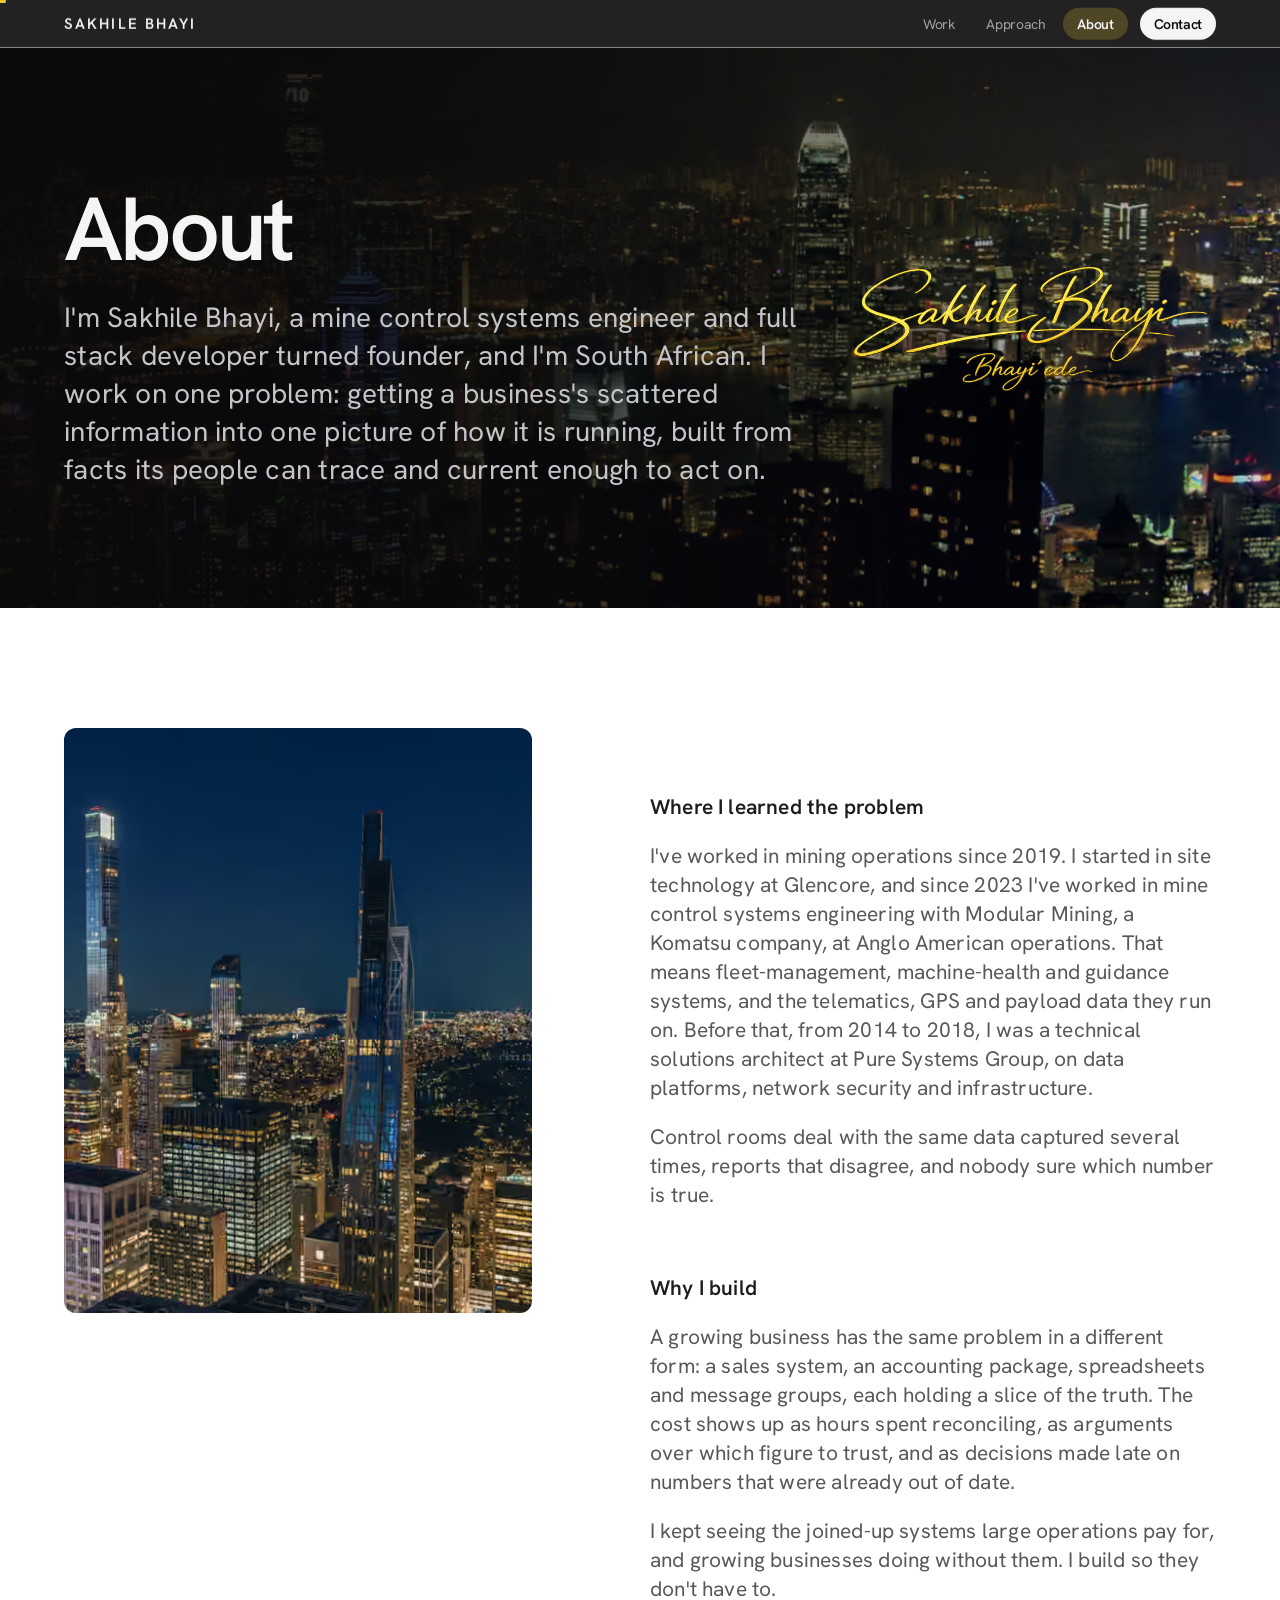
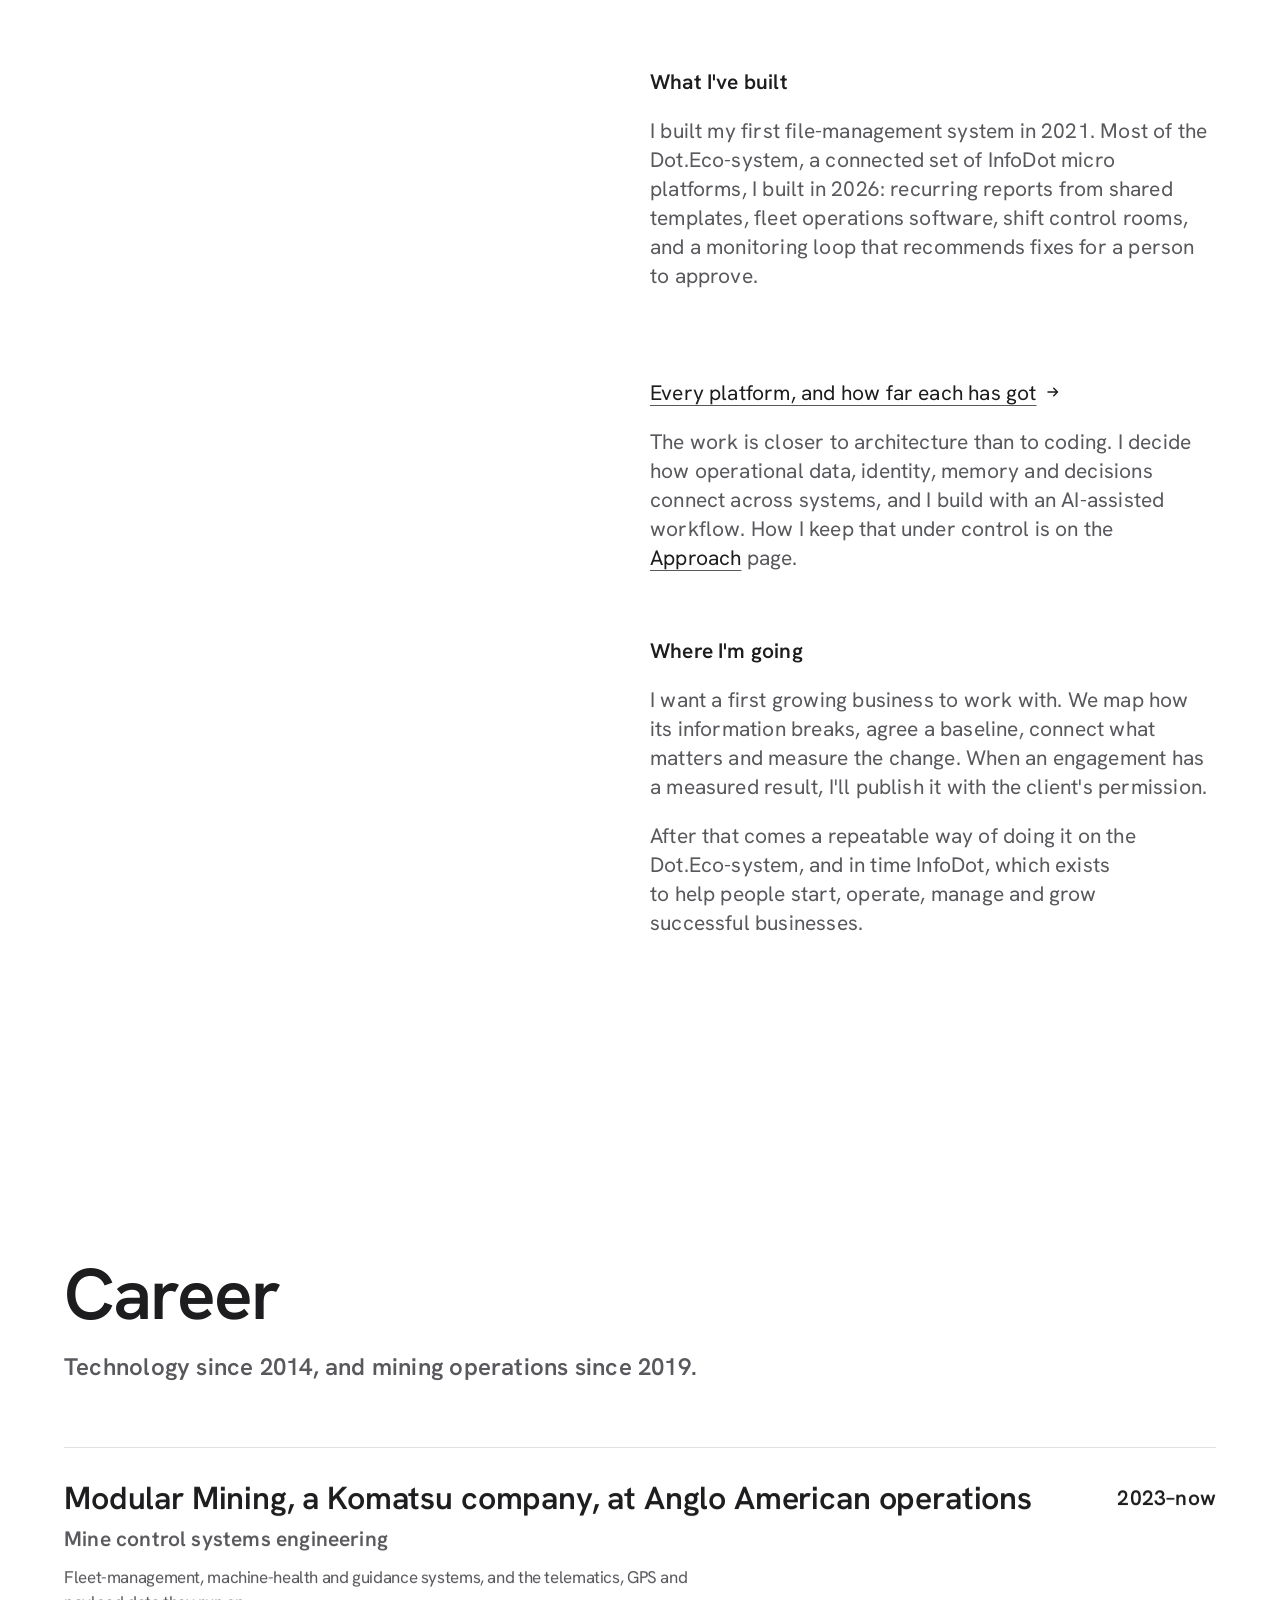
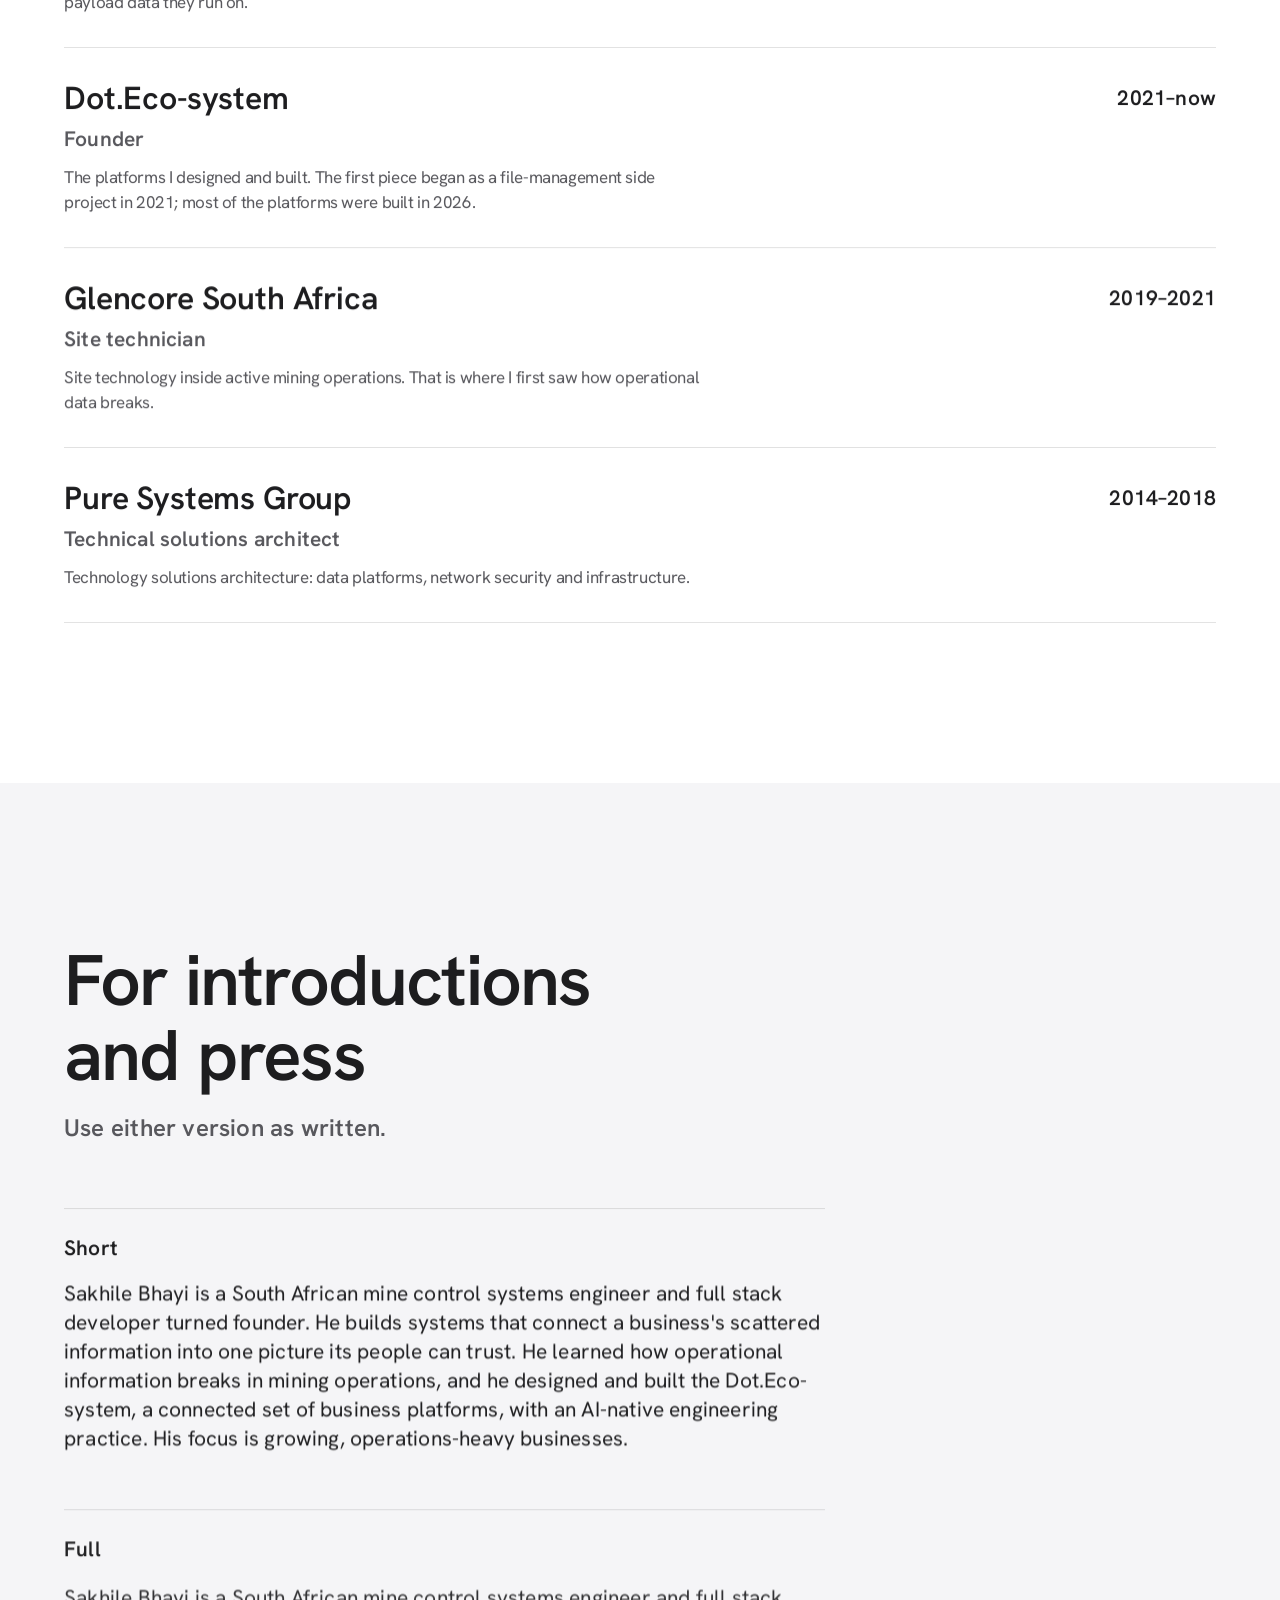
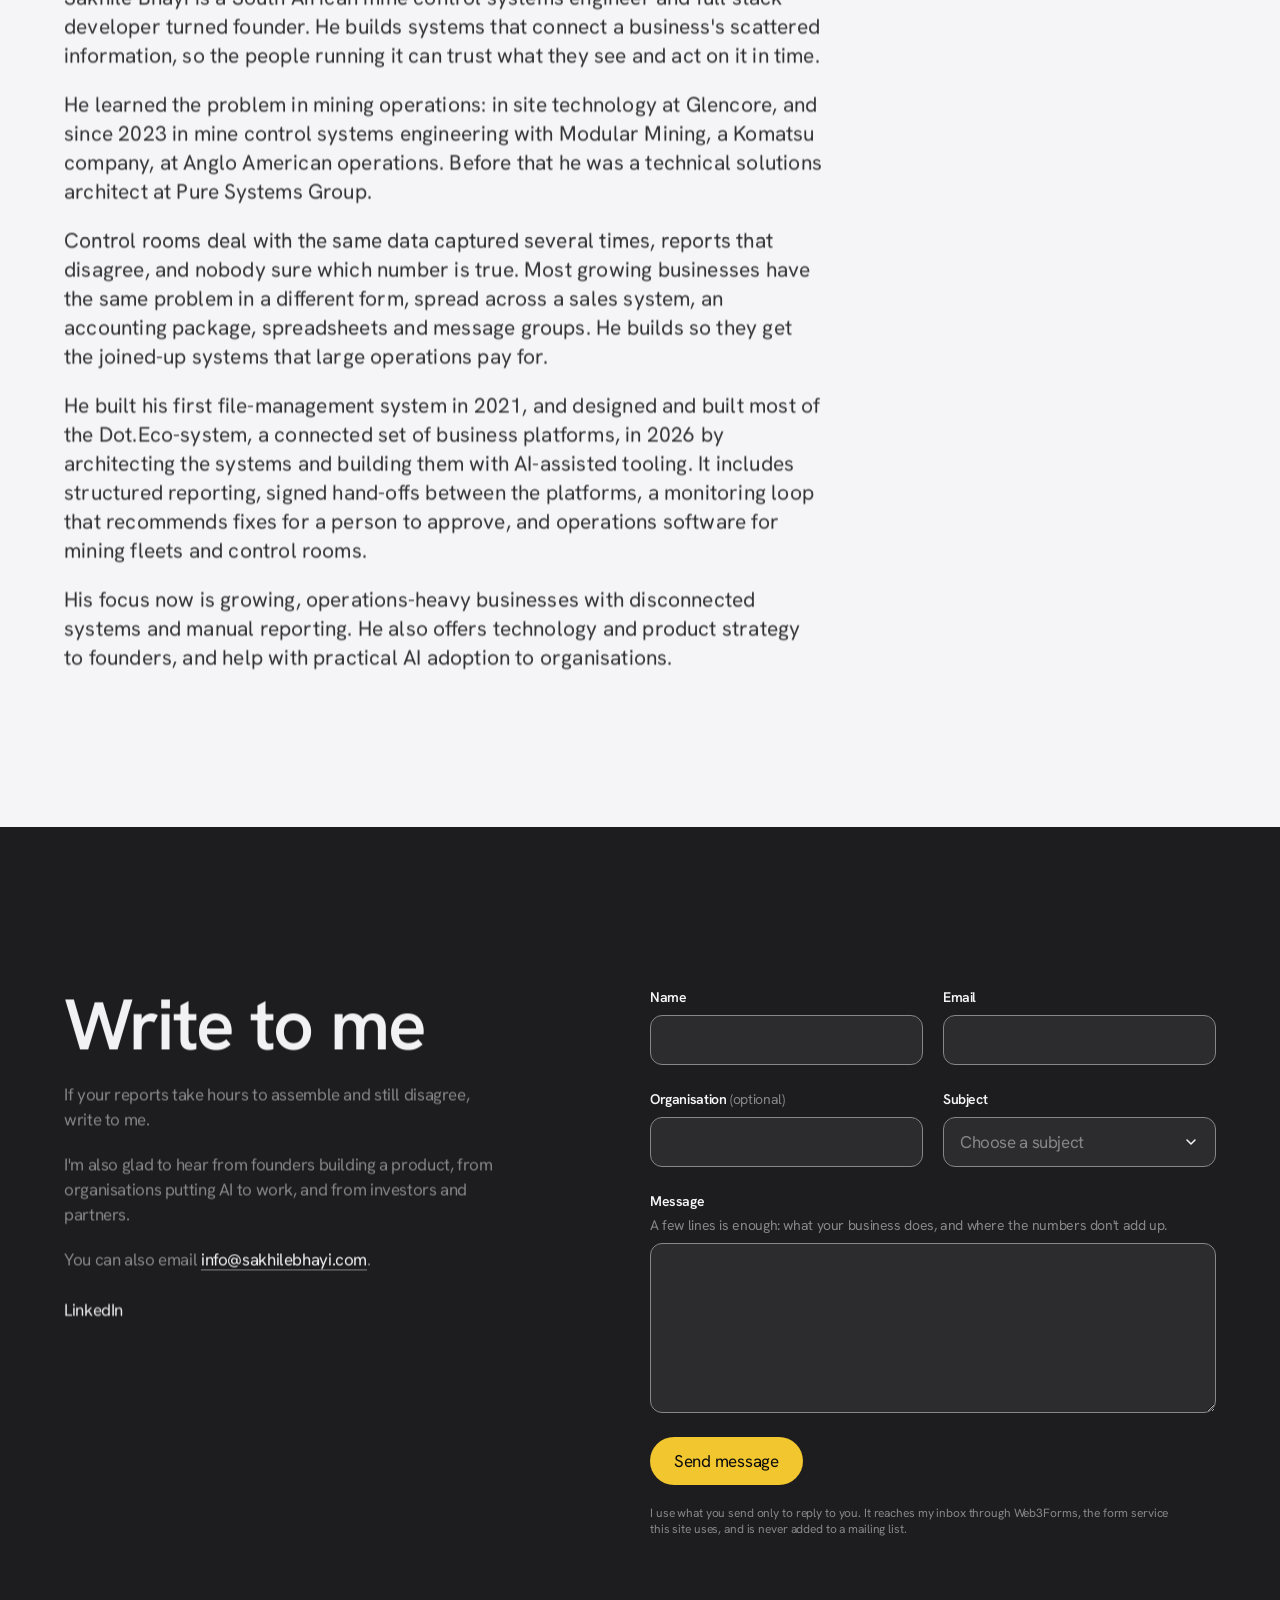
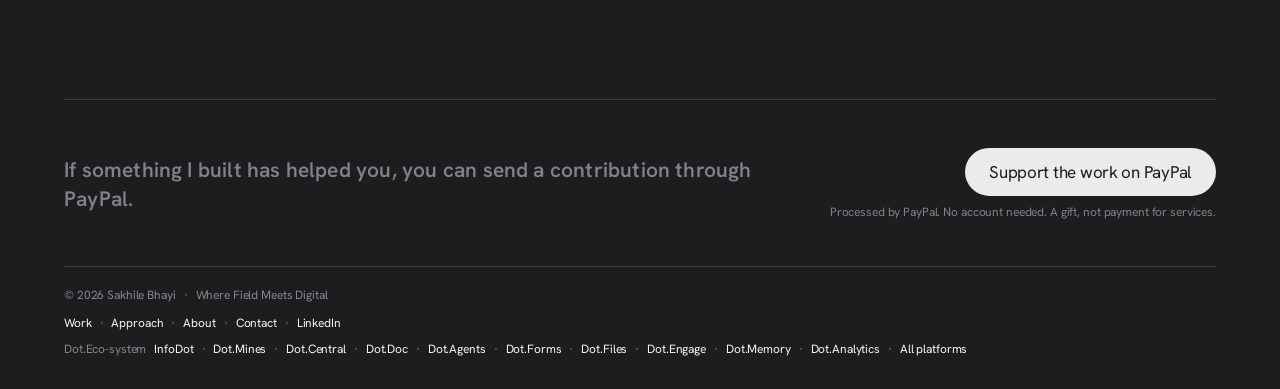
==== about/index.html @ 64dffc0d "Redesign: cinematic home, Work platform map, platform links, SEO, 404 front door - New design system" ====
<!doctype html>
<html lang="en-ZA" class="no-js">
<head>
<meta charset="utf-8">
<meta name="viewport" content="width=device-width, initial-scale=1, viewport-fit=cover">
<script>document.documentElement.classList.replace('no-js','js');if(!matchMedia('(prefers-reduced-motion: reduce)').matches){document.documentElement.classList.add('has-motion');setTimeout(function(){if(!window.__motionReady)document.documentElement.classList.remove('has-motion')},4000)}</script>
<title>About Sakhile Bhayi · Founder of the Dot.Eco-system</title>
<meta name="description" content="A South African mine control systems engineer and full stack developer turned founder, who learned how operational information breaks in mining operations and built the Dot.Eco-system.">
<link rel="canonical" href="https://sakhilebhayi.com/about/">
<meta name="author" content="Sakhile Bhayi">
<meta name="robots" content="index, follow, max-image-preview:large">
<meta name="theme-color" content="#f5f5f7">
<meta name="format-detection" content="telephone=no">
<meta property="og:type" content="profile">
<meta property="og:site_name" content="Sakhile Bhayi">
<meta property="og:locale" content="en_ZA">
<meta property="og:url" content="https://sakhilebhayi.com/about/">
<meta property="og:title" content="About Sakhile Bhayi · Founder of the Dot.Eco-system">
<meta property="og:description" content="A South African mine control systems engineer and full stack developer turned founder, who learned how operational information breaks in mining operations and built the Dot.Eco-system.">
<meta property="og:image" content="https://sakhilebhayi.com/og-image.png">
<meta property="og:image:type" content="image/png">
<meta property="og:image:width" content="1200">
<meta property="og:image:height" content="630">
<meta property="og:image:alt" content="From fragmented information to connected intelligence. Sakhile Bhayi, founder of the Dot.Eco-system.">
<meta property="profile:first_name" content="Sakhile">
<meta property="profile:last_name" content="Bhayi">
<meta name="twitter:card" content="summary_large_image">
<meta name="twitter:title" content="About Sakhile Bhayi · Founder of the Dot.Eco-system">
<meta name="twitter:description" content="A South African mine control systems engineer and full stack developer turned founder, who learned how operational information breaks in mining operations and built the Dot.Eco-system.">
<meta name="twitter:image" content="https://sakhilebhayi.com/og-image.png">
<meta name="twitter:image:alt" content="From fragmented information to connected intelligence. Sakhile Bhayi, founder of the Dot.Eco-system.">
<link rel="icon" href="/favicon-32.png" type="image/png" sizes="32x32">
<link rel="icon" href="/apple-touch-icon.png" type="image/png" sizes="180x180">
<link rel="apple-touch-icon" href="/apple-touch-icon.png" sizes="180x180">
<link rel="preconnect" href="https://fonts.googleapis.com">
<link rel="preconnect" href="https://fonts.gstatic.com" crossorigin>
<link rel="preload" as="style" href="https://fonts.googleapis.com/css2?family=Hanken+Grotesk:wght@400;600&amp;display=swap">
<link rel="stylesheet" href="https://fonts.googleapis.com/css2?family=Hanken+Grotesk:wght@400;600&amp;display=swap" media="print" onload="this.media='all'">
<noscript><link rel="stylesheet" href="https://fonts.googleapis.com/css2?family=Hanken+Grotesk:wght@400;600&amp;display=swap"></noscript>
<link rel="stylesheet" href="/site.css">
<script src="/site.js" defer></script>
<script src="/assets/js/gsap.min.js" defer></script>
<script src="/assets/js/ScrollTrigger.min.js" defer></script>
<script src="/assets/js/motion.js" defer></script>

<script type="application/ld+json">
{
  "@context": "https://schema.org",
  "@graph": [
    {
      "@type": "Person",
      "@id": "https://sakhilebhayi.com/#person",
      "name": "Sakhile Bhayi",
      "url": "https://sakhilebhayi.com/",
      "image": "https://sakhilebhayi.com/logo.png",
      "email": "mailto:info@sakhilebhayi.com",
      "jobTitle": "Founder, Dot.Eco-system",
      "description": "South African founder who builds systems that connect a business's scattered information into one picture its people can trust. He designed and built the Dot.Eco-system, a connected set of business platforms, with an AI-native engineering practice.",
      "address": {
        "@type": "PostalAddress",
        "addressCountry": "ZA"
      },
      "knowsAbout": [
        "Business intelligence",
        "Operations systems",
        "Data integration",
        "Mine control systems",
        "Fleet management systems",
        "Business reporting",
        "Laravel"
      ],
      "sameAs": [
        "https://za.linkedin.com/in/sakhilebayi"
      ],
      "worksFor": [
        {
          "@id": "https://sakhilebhayi.com/#ecosystem"
        }
      ]
    },
    {
      "@type": "WebSite",
      "@id": "https://sakhilebhayi.com/#website",
      "url": "https://sakhilebhayi.com/",
      "name": "Sakhile Bhayi",
      "description": "Sakhile Bhayi, founder of the Dot.Eco-system, South Africa. I build systems that connect a business's scattered information into one picture its people can trust.",
      "inLanguage": "en-ZA",
      "author": {
        "@id": "https://sakhilebhayi.com/#person"
      },
      "publisher": {
        "@id": "https://sakhilebhayi.com/#person"
      }
    },
    {
      "@type": "AboutPage",
      "@id": "https://sakhilebhayi.com/about/#page",
      "url": "https://sakhilebhayi.com/about/",
      "name": "About Sakhile Bhayi · Founder of the Dot.Eco-system",
      "description": "A South African mine control systems engineer and full stack developer turned founder, who learned how operational information breaks in mining operations and built the Dot.Eco-system.",
      "inLanguage": "en-ZA",
      "isPartOf": {
        "@id": "https://sakhilebhayi.com/#website"
      },
      "mainEntity": {
        "@id": "https://sakhilebhayi.com/#person"
      },
      "about": {
        "@id": "https://sakhilebhayi.com/#person"
      },
      "breadcrumb": {
        "@id": "https://sakhilebhayi.com/about/#breadcrumb"
      },
      "dateModified": "2026-10-22T00:00:00+02:00"
    },
    {
      "@type": "BreadcrumbList",
      "@id": "https://sakhilebhayi.com/about/#breadcrumb",
      "itemListElement": [
        {
          "@type": "ListItem",
          "position": 1,
          "name": "Sakhile Bhayi",
          "item": "https://sakhilebhayi.com/"
        },
        {
          "@type": "ListItem",
          "position": 2,
          "name": "About",
          "item": "https://sakhilebhayi.com/about/"
        }
      ]
    },
    {
      "@type": "Organization",
      "@id": "https://sakhilebhayi.com/#ecosystem",
      "name": "Dot.Eco-system",
      "url": "https://www.infodot.co.za/",
      "description": "The full set of InfoDot micro platforms: operations, documents, files, forms, monitoring and more.",
      "founder": {
        "@id": "https://sakhilebhayi.com/#person"
      }
    },
    {
      "@type": "Organization",
      "@id": "https://sakhilebhayi.com/#infodot",
      "name": "InfoDot",
      "url": "https://www.infodot.co.za/",
      "description": "InfoDot exists to help people start, operate, manage, and grow successful businesses by combining collective human experience, practical knowledge, AI-assisted guidance, and business intelligence from across the Dot.Eco-system.",
      "parentOrganization": {
        "@id": "https://sakhilebhayi.com/#ecosystem"
      },
      "founder": {
        "@id": "https://sakhilebhayi.com/#person"
      }
    }
  ]
}
</script>
</head>
<body class="page-about">
<a class="skip" href="#main">Skip to content</a>

<svg width="0" height="0" style="position:absolute" aria-hidden="true" focusable="false">
  <symbol id="i-out" viewBox="0 0 16 16"><path d="M5 11 11 5M6.25 5H11v4.75" fill="none" stroke="currentColor" stroke-width="1.5" stroke-linecap="round" stroke-linejoin="round"/></symbol>
  <symbol id="i-next" viewBox="0 0 16 16"><path d="M3 8h9.5M8.75 4.25 12.5 8l-3.75 3.75" fill="none" stroke="currentColor" stroke-width="1.5" stroke-linecap="round" stroke-linejoin="round"/></symbol>
  <symbol id="i-err" viewBox="0 0 16 16"><circle cx="8" cy="8" r="6.75" fill="none" stroke="currentColor" stroke-width="1.5"/><path d="M8 4.75v4" stroke="currentColor" stroke-width="1.5" stroke-linecap="round"/><circle cx="8" cy="11.25" r="1" fill="currentColor"/></symbol>
  <symbol id="i-ok" viewBox="0 0 16 16"><circle cx="8" cy="8" r="6.75" fill="none" stroke="currentColor" stroke-width="1.5"/><path d="m5.25 8.25 1.9 1.9 3.6-4" fill="none" stroke="currentColor" stroke-width="1.5" stroke-linecap="round" stroke-linejoin="round"/></symbol>
</svg>

<header class="nav band">
  <div class="wrap">
    <a class="nav__name" href="/">Sakhile Bhayi</a>
  </div>
</header>
<nav class="dock" aria-label="Primary">
  <a href="/work/"><svg class="dock__ic" viewBox="0 0 24 24" fill="none" stroke="currentColor" stroke-width="1.7" stroke-linecap="round" stroke-linejoin="round" aria-hidden="true"><rect x="3.5" y="3.5" width="7" height="7" rx="1.8"/><rect x="13.5" y="3.5" width="7" height="7" rx="1.8"/><rect x="3.5" y="13.5" width="7" height="7" rx="1.8"/><rect x="13.5" y="13.5" width="7" height="7" rx="1.8"/></svg><span>Work</span></a>
  <a href="/approach/"><svg class="dock__ic" viewBox="0 0 24 24" fill="none" stroke="currentColor" stroke-width="1.7" stroke-linecap="round" stroke-linejoin="round" aria-hidden="true"><circle cx="12" cy="12" r="8.5"/><path d="m15.6 8.4-2.1 5.1-5.1 2.1 2.1-5.1z"/></svg><span>Approach</span></a>
  <a href="/about/" aria-current="page"><svg class="dock__ic" viewBox="0 0 24 24" fill="none" stroke="currentColor" stroke-width="1.7" stroke-linecap="round" stroke-linejoin="round" aria-hidden="true"><circle cx="12" cy="8.5" r="3.6"/><path d="M5 20c.6-3.6 3.5-5.5 7-5.5s6.4 1.9 7 5.5"/></svg><span>About</span></a>
  <a href="/contact/"><svg class="dock__ic" viewBox="0 0 24 24" fill="none" stroke="currentColor" stroke-width="1.7" stroke-linecap="round" stroke-linejoin="round" aria-hidden="true"><rect x="3.5" y="5.5" width="17" height="13" rx="2.5"/><path d="m4.5 8 7.5 5.5L19.5 8"/></svg><span>Contact</span></a>
</nav>

<main id="main">

  <section class="page-head page-head--dark band" aria-labelledby="page-h">
    <div class="hero-bg" aria-hidden="true">
      <picture>
        <source media="(max-width: 734px)" type="image/avif" srcset="/assets/night-hill-800.avif 800w" sizes="100vw">
        <source media="(max-width: 734px)" type="image/webp" srcset="/assets/night-hill-800.webp 800w" sizes="100vw">
        <source type="image/avif" srcset="/assets/night-hill-1440.avif 1440w, /assets/night-hill-1920.avif 1920w" sizes="100vw">
        <source type="image/webp" srcset="/assets/night-hill-1440.webp 1440w, /assets/night-hill-1920.webp 1920w" sizes="100vw">
        <img src="/assets/night-hill-1440.webp" width="1440" height="720" alt="" decoding="async" loading="lazy">
      </picture>
    </div>
    <div class="wrap grid">
      <h1 class="t-section" id="page-h">About</h1>
      <p class="t-intro about__lead">I'm Sakhile Bhayi, a mine control systems engineer and full stack developer turned founder, and I'm South African. I work on one problem: getting a business's scattered information into one picture of how it is running, built from facts its people can trace and current enough to act on.</p>
      <figure class="mark mark--sm">
        <picture>
          <source type="image/avif" srcset="/assets/mark-640.avif 640w, /assets/mark-965.avif 965w" sizes="(min-width:1069px) 380px, 70vw" width="965" height="365">
          <source type="image/webp" srcset="/assets/mark-640.webp 640w, /assets/mark-965.webp 965w" sizes="(min-width:1069px) 380px, 70vw" width="965" height="365">
          <img src="/assets/mark-640.webp" width="965" height="365" decoding="async" alt="Sakhile Bhayi, signature logo">
        </picture>
      </figure>
    </div>
  </section>
  <section class="sec sec--white band sec--about" aria-label="About, in full">
    <div class="wrap grid">
      <div class="inset">
        <picture>
          <source type="image/avif" srcset="/assets/night-sprawl-tall-480.avif 480w, /assets/night-sprawl-tall-720.avif 720w" sizes="(min-width: 1069px) 37vw, (min-width: 735px) 42vw, 100vw">
          <source type="image/webp" srcset="/assets/night-sprawl-tall-480.webp 480w, /assets/night-sprawl-tall-720.webp 720w" sizes="(min-width: 1069px) 37vw, (min-width: 735px) 42vw, 100vw">
          <img src="/assets/night-sprawl-tall-480.webp" width="720" height="900" decoding="async" loading="lazy" alt="Skyscrapers lit at dusk above a wide city.">
        </picture>
      </div>
      <div class="inset-body">
        <div class="prose">
          <h2 class="t-minor minor-head">Where I learned the problem</h2>
          <p>I've worked in mining operations since 2019. I started in site technology at Glencore, and since 2023 I've worked in mine control systems engineering with Modular Mining, a Komatsu company, at Anglo American operations. That means fleet-management, machine-health and guidance systems, and the telematics, GPS and payload data they run on. Before that, from 2014 to 2018, I was a technical solutions architect at Pure Systems Group, on data platforms, network security and infrastructure.</p>
          <p>Control rooms deal with the same data captured several times, reports that disagree, and nobody sure which number is true.</p>
          <h2 class="t-minor minor-head">Why I build</h2>
          <p>A growing business has the same problem in a different form: a sales system, an accounting package, spreadsheets and message groups, each holding a slice of the truth. The cost shows up as hours spent reconciling, as arguments over which figure to trust, and as decisions made late on numbers that were already out of date.</p>
          <p>I kept seeing the joined-up systems large operations pay for, and growing businesses doing without them. I build so they don't have to.</p>
          <h2 class="t-minor minor-head">What I've built</h2>
          <p>I built my first file-management system in 2021. Most of the Dot.Eco-system, a connected set of InfoDot micro platforms, I built in 2026: recurring reports from shared templates, fleet operations software, shift control rooms, and a monitoring loop that recommends fixes for a person to approve.</p>
          <p class="more"><a class="tlink" href="/work/">Every platform, and how far each has got<svg class="ic" aria-hidden="true"><use href="#i-next"/></svg></a></p>
          <p>The work is closer to architecture than to coding. I decide how operational data, identity, memory and decisions connect across systems, and I build with an AI-assisted workflow. How I keep that under control is on the <a href="/approach/">Approach</a> page.</p>
          <h2 class="t-minor minor-head">Where I'm going</h2>
          <p>I want a first growing business to work with. We map how its information breaks, agree a baseline, connect what matters and measure the change. When an engagement has a measured result, I'll publish it with the client's permission.</p>
          <p>After that comes a repeatable way of doing it on the Dot.Eco-system, and in time InfoDot, which exists to help people start, operate, manage and grow successful businesses.</p>
        </div>
      </div>
    </div>
  </section>

  <section class="sec sec--white band" id="career" aria-labelledby="career-h">
    <div class="wrap">
      <div class="grid">
        <div class="sec__head">
          <h2 class="t-section" id="career-h">Career</h2>
          <p class="t-intro">Technology since 2014, and mining operations since 2019.</p>
        </div>
        <ol class="career__list" role="list">
          <li>
            <h3 class="career__who">Modular Mining, a Komatsu company, at Anglo American operations</h3>
            <p class="career__when tnum">2023–now</p>
            <p class="career__role">Mine control systems engineering</p>
            <p class="career__more">Fleet-management, machine-health and guidance systems, and the telematics, GPS and payload data they run on.</p>
          </li>
          <li>
            <h3 class="career__who">Dot.Eco-system</h3>
            <p class="career__when tnum">2021–now</p>
            <p class="career__role">Founder</p>
            <p class="career__more">The platforms I designed and built. The first piece began as a file-management side project in 2021; most of the platforms were built in 2026.</p>
          </li>
          <li>
            <h3 class="career__who">Glencore South Africa</h3>
            <p class="career__when tnum">2019–2021</p>
            <p class="career__role">Site technician</p>
            <p class="career__more">Site technology inside active mining operations. That is where I first saw how operational data breaks.</p>
          </li>
          <li>
            <h3 class="career__who">Pure Systems Group</h3>
            <p class="career__when tnum">2014–2018</p>
            <p class="career__role">Technical solutions architect</p>
            <p class="career__more">Technology solutions architecture: data platforms, network security and infrastructure.</p>
          </li>
        </ol>
      </div>
    </div>
  </section>

  <section class="sec sec--grey band" aria-labelledby="bio-h">
    <div class="wrap grid">
      <div class="sec__head">
        <h2 class="t-section" id="bio-h">For introductions and press</h2>
        <p class="t-intro">Use either version as written.</p>
      </div>
      <div class="bios">
        <div class="bio">
          <h3 class="t-minor">Short</h3>
          <div class="prose">
            <p>Sakhile Bhayi is a South African mine control systems engineer and full stack developer turned founder. He builds systems that connect a business's scattered information into one picture its people can trust. He learned how operational information breaks in mining operations, and he designed and built the Dot.Eco-system, a connected set of business platforms, with an AI-native engineering practice. His focus is growing, operations-heavy businesses.</p>
          </div>
        </div>
        <div class="bio">
          <h3 class="t-minor">Full</h3>
          <div class="prose">
            <p>Sakhile Bhayi is a South African mine control systems engineer and full stack developer turned founder. He builds systems that connect a business's scattered information, so the people running it can trust what they see and act on it in time.</p>
            <p>He learned the problem in mining operations: in site technology at Glencore, and since 2023 in mine control systems engineering with Modular Mining, a Komatsu company, at Anglo American operations. Before that he was a technical solutions architect at Pure Systems Group.</p>
            <p>Control rooms deal with the same data captured several times, reports that disagree, and nobody sure which number is true. Most growing businesses have the same problem in a different form, spread across a sales system, an accounting package, spreadsheets and message groups. He builds so they get the joined-up systems that large operations pay for.</p>
            <p>He built his first file-management system in 2021, and designed and built most of the Dot.Eco-system, a connected set of business platforms, in 2026 by architecting the systems and building them with AI-assisted tooling. It includes structured reporting, signed hand-offs between the platforms, a monitoring loop that recommends fixes for a person to approve, and operations software for mining fleets and control rooms.</p>
            <p>His focus now is growing, operations-heavy businesses with disconnected systems and manual reporting. He also offers technology and product strategy to founders, and help with practical AI adoption to organisations.</p>
          </div>
        </div>
      </div>
    </div>
  </section>

  <section class="close band close--plain" id="write" aria-labelledby="write-h">
    <div class="wrap">
      <div class="contact">
        <div class="contact__intro">
          <h2 class="t-section" id="write-h">Write to me</h2>
          <p>If your reports take hours to assemble and still disagree, write to me.</p>
          <p>I'm also glad to hear from founders building a product, from organisations putting AI to work, and from investors and partners.</p>
          <p>You can also email <a href="mailto:info@sakhilebhayi.com">info@sakhilebhayi.com</a>.</p>
          <ul class="profiles" role="list" aria-label="Profiles">
            <li><a href="https://za.linkedin.com/in/sakhilebayi" rel="me noopener" target="_blank">LinkedIn<span class="sr-only"> (opens in a new tab)</span></a></li>
          </ul>
        </div>

        <form id="contact-form" action="https://api.web3forms.com/submit" method="POST" novalidate>
          <input type="hidden" name="access_key" value="9d573292-9d41-4295-b09a-9b5e8a7b3173">
          <input type="hidden" name="from_name" value="sakhilebhayi.com">
          <div class="hp" aria-hidden="true">
            <label for="f-botcheck">Leave this box unticked</label>
            <input type="checkbox" name="botcheck" id="f-botcheck" tabindex="-1" autocomplete="off">
          </div>

          <div class="field-row">
            <div class="field">
              <label for="f-name">Name</label>
              <input id="f-name" name="name" type="text" autocomplete="name" required>
              <p class="field__err" id="f-name-err" hidden><svg aria-hidden="true"><use href="#i-err"/></svg><span>Please enter your name.</span></p>
            </div>
            <div class="field">
              <label for="f-email">Email</label>
              <input id="f-email" name="email" type="email" autocomplete="email" inputmode="email" required>
              <p class="field__err" id="f-email-err" hidden><svg aria-hidden="true"><use href="#i-err"/></svg><span>Please enter an email address I can reply to, like name@company.com.</span></p>
            </div>
          </div>
          <div class="field-row">
            <div class="field">
              <label for="f-org">Organisation <span class="opt">(optional)</span></label>
              <input id="f-org" name="organisation" type="text" autocomplete="organization">
            </div>
            <div class="field">
              <label for="f-subject">Subject</label>
              <select id="f-subject" name="subject" required>
                <option value="" disabled selected>Choose a subject</option>
                <option value="connect">Connecting my business's information</option>
                <option value="founder">Product and technology strategy for a founder</option>
                <option value="ai">Practical AI in my organisation</option>
                <option value="invest">Investment or partnership</option>
                <option value="dot">A question about the Dot.Eco-system or InfoDot</option>
                <option value="press">Speaking or press</option>
                <option value="other">Something else</option>
              </select>
              <p class="field__err" id="f-subject-err" hidden><svg aria-hidden="true"><use href="#i-err"/></svg><span>Please choose a subject.</span></p>
            </div>
          </div>
          <div class="field">
            <label for="f-message">Message</label>
            <p class="field__hint" id="f-message-hint">A few lines is enough: what your business does, and where the numbers don't add up.</p>
            <textarea id="f-message" name="message" rows="6" required aria-describedby="f-message-hint" data-hint="f-message-hint"></textarea>
            <p class="field__err" id="f-message-err" hidden><svg aria-hidden="true"><use href="#i-err"/></svg><span>Please write a short message.</span></p>
          </div>
          <p class="form__fail" id="f-fail" role="alert" hidden><svg aria-hidden="true"><use href="#i-err"/></svg><span>Your message didn't send. Please try again, or email info@sakhilebhayi.com.</span></p>
          <div class="form__foot">
            <button class="pill" type="submit" id="f-submit">Send message</button>
            <p class="status" id="f-status" role="status" aria-live="polite"></p>
          </div>
          <p class="privacy">I use what you send only to reply to you. It reaches my inbox through Web3Forms, the form service this site uses, and is never added to a mailing list.</p>
        </form>
        <p class="sent" id="f-sent" tabindex="-1" role="status" hidden><svg aria-hidden="true"><use href="#i-ok"/></svg><span>Thank you. Your message has reached me, and I'll reply to the email address you gave.</span></p>
      </div>
      <div class="donate">
        <p>If something I built has helped you, you can send a contribution through PayPal.</p>
        <div class="donate__act">
          <a class="pill" href="https://paypal.me/sakhile888" target="_blank" rel="noopener">Support the work on PayPal<span class="sr-only"> (opens in a new tab)</span></a>
          <small>Processed by PayPal. No account needed. A gift, not payment for services.</small>
        </div>
      </div>
    </div>
  </section>
</main>

<footer class="close band foot-band">
  <div class="wrap foot">
    <ul role="list">
      <li>© 2026 Sakhile Bhayi</li>
      <li>Where Field Meets Digital</li>
    </ul>
    <ul class="foot__line" role="list" aria-label="Site">
      <li><a href="/work/">Work</a></li>
      <li><a href="/approach/">Approach</a></li>
      <li><a href="/about/">About</a></li>
      <li><a href="/contact/">Contact</a></li>
      <li><a href="https://za.linkedin.com/in/sakhilebayi" rel="me noopener" target="_blank">LinkedIn<span class="sr-only"> (opens in a new tab)</span></a></li>
    </ul>
    <ul class="foot__line foot__platforms" role="list" aria-label="The Dot.Eco-system">
      <li class="foot__label">Dot.Eco-system</li>
      <li><a href="https://www.infodot.co.za/" target="_blank" rel="noopener">InfoDot<span class="sr-only"> (opens in a new tab)</span></a></li>
      <li><a href="https://mines.infodot.co.za/" target="_blank" rel="noopener">Dot.Mines<span class="sr-only"> (opens in a new tab)</span></a></li>
      <li><a href="https://central.infodot.co.za/" target="_blank" rel="noopener">Dot.Central<span class="sr-only"> (opens in a new tab)</span></a></li>
      <li><a href="https://doc.infodot.co.za/" target="_blank" rel="noopener">Dot.Doc<span class="sr-only"> (opens in a new tab)</span></a></li>
      <li><a href="https://agents.infodot.co.za/" target="_blank" rel="noopener">Dot.Agents<span class="sr-only"> (opens in a new tab)</span></a></li>
      <li><a href="https://forms.infodot.co.za/" target="_blank" rel="noopener">Dot.Forms<span class="sr-only"> (opens in a new tab)</span></a></li>
      <li><a href="https://files.infodot.co.za/" target="_blank" rel="noopener">Dot.Files<span class="sr-only"> (opens in a new tab)</span></a></li>
      <li><a href="https://engage.infodot.co.za/" target="_blank" rel="noopener">Dot.Engage<span class="sr-only"> (opens in a new tab)</span></a></li>
      <li><a href="https://memory.infodot.co.za/" target="_blank" rel="noopener">Dot.Memory<span class="sr-only"> (opens in a new tab)</span></a></li>
      <li><a href="https://analytics.infodot.co.za/" target="_blank" rel="noopener">Dot.Analytics<span class="sr-only"> (opens in a new tab)</span></a></li>
      <li><a href="/work/">All platforms</a></li>
    </ul>
  </div>
</footer>
</body>
</html>
---- site.css ----
/* sakhilebhayi.com · one stylesheet for every page. Design system: DESIGN.md ("The Signed Letter"). */

/* ---------- Fallback face: Arial scaled to Hanken Grotesk's metrics, so the font swap does not move the text ---------- */
@font-face{
  font-family:"Hanken Grotesk Fallback"; font-weight:400;
  src:local("Arial"), local("ArialMT"), local("Liberation Sans");
  size-adjust:100.07%; ascent-override:99.93%; descent-override:29.98%; line-gap-override:0%;
}
@font-face{
  font-family:"Hanken Grotesk Fallback"; font-weight:600;
  src:local("Arial Bold"), local("Arial-BoldMT"), local("Liberation Sans Bold");
  size-adjust:94.76%; ascent-override:105.53%; descent-override:31.66%; line-gap-override:0%;
}

/* ---------- Tokens ---------- */
:root{
  --bg:#ffffff;
  --bg-2:#f5f5f7;
  --ink:#1d1d1f;
  --ink-2:#58585d;
  --gold:#f1c62e;
  --gold-ink:#7a5c00;
  --close:#1d1d1f;
  --close-ink:#f5f5f7;
  --close-ink-2:#86868b;
  --hair:rgba(0,0,0,.12);
  --hair-d:rgba(255,255,255,.14);
  --focus:#0066cc;
  --focus-d:#2997ff;
  --error-d:#ff7b6e;

  --ease-ui:cubic-bezier(.4,0,.6,1);
  --ease-out:cubic-bezier(.25,.1,.3,1);

  --nav:48px;
  --pad:160px;
  --pad-photo:120px;
  --font:"Hanken Grotesk", "Hanken Grotesk Fallback", "Helvetica Neue", Helvetica, Arial, sans-serif;
  color-scheme:light;
}
@media (max-width:1068px){ :root{ --pad:128px; --pad-photo:96px; } }
@media (max-width:734px){ :root{ --pad:96px; --pad-photo:72px; } }

/* ---------- Base ---------- */
*,*::before,*::after{ box-sizing:border-box; }
html{
  -webkit-text-size-adjust:100%;
  text-size-adjust:100%;
  scroll-padding-top:calc(var(--nav) + 12px);
  background:var(--bg-2);
}
@media (prefers-reduced-motion:no-preference){ html{ scroll-behavior:smooth; } }
body{
  margin:0;
  background:var(--bg);
  color:var(--ink);
  font-family:var(--font);
  font-size:17px;
  line-height:25px;
  letter-spacing:-0.022em;
  font-weight:400;
  -webkit-font-smoothing:antialiased;
  -moz-osx-font-smoothing:grayscale;
  text-rendering:optimizeLegibility;
  font-kerning:normal;
  overflow-x:clip;
}
img{ display:block; max-width:100%; height:auto; }
a{ color:inherit; text-decoration:none; }
p,h1,h2,h3,h4,ul,ol,figure,dl,dt,dd,table{ margin:0; padding:0; }
ul,ol{ list-style:none; }
button,input,select,textarea{ font:inherit; letter-spacing:inherit; color:inherit; }
::selection{ background:var(--ink); color:var(--bg); }
.close ::selection{ background:var(--close-ink); color:var(--close); }
:focus{ outline:none; }
:focus-visible{ outline:2px solid var(--focus); outline-offset:2px; border-radius:4px; }
.close :focus-visible{ outline-color:var(--focus-d); }
.tnum{ font-variant-numeric:tabular-nums; }
.sr-only{
  position:absolute !important; width:1px; height:1px; padding:0; margin:-1px;
  overflow:hidden; clip:rect(0 0 0 0); white-space:nowrap; border:0;
}
.band{ padding-left:24px; padding-right:24px; }
@media (min-width:735px){ .band{ padding-left:48px; padding-right:48px; } }
@media (min-width:1069px){ .band{ padding-left:64px; padding-right:64px; } }
.wrap{ width:100%; max-width:1260px; margin-left:auto; margin-right:auto; }
.grid{ display:grid; grid-template-columns:repeat(12, minmax(0,1fr)); column-gap:20px; align-items:start; }

.skip{
  position:absolute; left:16px; top:8px; z-index:100;
  padding:8px 16px; border-radius:980px;
  background:var(--ink); color:#fff; font-size:14px; line-height:20px;
  transform:translateY(-200%);
}
.skip:focus-visible{ transform:none; }

/* Icons (authored 16px SVG symbols) */
.ic{ width:16px; height:16px; flex:none; transition:transform 240ms var(--ease-ui); }

/* ---------- Type ramp ---------- */
.t-section{ font-size:clamp(56px, 5.6vw, 84px); line-height:1.04; font-weight:600; letter-spacing:-0.025em; text-wrap:balance; }
.t-sub{ font-size:40px; line-height:44px; font-weight:600; letter-spacing:0; text-wrap:balance; }
.t-title{ font-size:32px; line-height:36px; font-weight:600; letter-spacing:-0.005em; text-wrap:balance; }
.t-intro{ font-size:24px; line-height:32px; font-weight:600; letter-spacing:.009em; color:var(--ink-2); text-wrap:pretty; }
.t-minor{ font-size:21px; line-height:29px; font-weight:600; letter-spacing:.009em; text-wrap:balance; }
@media (max-width:1068px){
  .t-section{ font-size:clamp(44px, 7.4vw, 60px); line-height:1.06; letter-spacing:-0.02em; }
  .t-sub{ font-size:32px; line-height:36px; }
  .t-intro{ font-size:21px; line-height:29px; }
}
@media (max-width:734px){
  .t-section{ font-size:38px; line-height:42px; }
  .t-sub{ font-size:28px; line-height:32px; }
  .t-title{ font-size:24px; line-height:28px; }
  .t-minor{ font-size:19px; line-height:27px; }
}

/* Prose: the lede step (21/29) for paragraphs that carry a band, body (17/25) inside lists */
.prose{ max-width:760px; color:var(--ink-2); font-size:21px; line-height:29px; letter-spacing:.009em; text-wrap:pretty; }
.prose > * + *{ margin-top:20px; }
.prose a{ color:var(--ink); text-decoration:underline; text-decoration-thickness:1px; text-underline-offset:.25em; text-decoration-color:var(--ink-2); transition:text-decoration-color 240ms var(--ease-ui); }
.prose a:hover{ text-decoration-color:currentColor; }
@media (max-width:734px){ .prose{ font-size:17px; line-height:25px; letter-spacing:-0.022em; } .prose > * + *{ margin-top:16px; } }

/* A heading inside a band, after its prose */
.prose .minor-head,.minor-head{ margin-top:64px; margin-bottom:16px; color:var(--ink); }
@media (max-width:734px){ .prose .minor-head,.minor-head{ margin-top:48px; margin-bottom:12px; } }

/* Column spans used by several bands */
.col-8{ grid-column:1 / span 8; }
.col-all{ grid-column:1 / -1; }
@media (max-width:1068px){ .col-8{ grid-column:1 / span 10; } }
@media (max-width:734px){ .col-8{ grid-column:1 / -1; } }

/* Status words: Live, Deployed, Built and tested, Prototype, Planned (see the key on /work/) */
.state::before{ content:""; display:inline-block; width:8px; height:8px; border-radius:50%; background:var(--gold); margin-right:10px; vertical-align:1px; }
.state{ display:block; font-size:14px; line-height:20px; font-weight:600; letter-spacing:-0.016em; color:var(--ink); }

/* ---------- Text links (the only calls to action outside the close; pills stay reserved) ---------- */
.tlink{
  display:inline-flex; align-items:center; gap:8px;
  font-size:21px; line-height:29px; letter-spacing:.009em; color:var(--ink);
  text-decoration:underline; text-decoration-thickness:2px; text-underline-offset:.3em; text-decoration-color:var(--gold);
  transition:text-decoration-color 240ms var(--ease-ui), color 240ms var(--ease-ui);
}
.tlink:hover{ text-decoration-color:currentColor; }
.tlink:hover .ic{ transform:translateX(3px); }
.tlink--quiet{ color:var(--ink-2); }
.tlink--quiet:hover{ color:var(--ink); }
.more{ margin-top:48px; }
@media (max-width:734px){ .tlink{ font-size:17px; line-height:25px; letter-spacing:-0.022em; } .more{ margin-top:40px; } }

/* ---------- Pills (Send message, Support the work) ---------- */
.pill{
  display:inline-flex; align-items:center; justify-content:center; gap:8px;
  min-height:48px; padding:12px 24px; border-radius:980px;
  font-size:17px; line-height:24px; font-weight:400; letter-spacing:-0.016em;
  background:var(--close-ink); color:var(--close); border:0; cursor:pointer;
  transition:background-color 240ms var(--ease-ui), color 240ms var(--ease-ui);
}
.pill:hover{ background:#fff; }

/* ---------- Nav ---------- */
.nav{
  position:sticky; top:0; z-index:50;
  min-height:var(--nav);
  background:rgba(245,245,247,.9);
  -webkit-backdrop-filter:saturate(180%) blur(20px); backdrop-filter:saturate(180%) blur(20px);
  border-bottom:1px solid var(--hair);
}
.nav .wrap{ min-height:calc(var(--nav) - 1px); display:flex; flex-wrap:wrap; align-items:center; justify-content:space-between; gap:0 16px; }
.nav__name{ font-size:17px; line-height:24px; font-weight:600; letter-spacing:-0.022em; white-space:nowrap; }
@media (max-width:389px){ .nav.band{ padding-left:16px; padding-right:16px; } .nav__name{ font-size:15px; } }

/* ---------- Bands ---------- */
.sec{ padding-top:var(--pad); padding-bottom:var(--pad); }
.sec--white{ background:var(--bg); }
.sec--grey{ background:var(--bg-2); }
.sec--after-photo{ padding-top:var(--pad-photo); }
.sec--before-photo{ padding-bottom:var(--pad-photo); }
/* A one-paragraph band between two full bands */
.sec--compact{ padding-top:var(--pad-photo); padding-bottom:var(--pad-photo); }
.sec__head{ grid-column:1 / span 8; margin-bottom:64px; }
.sec__head .t-intro,.sec__head .prose{ margin-top:20px; }
.sec__head--tight{ margin-bottom:32px; }
/* A heading with no intro sits closer to what it heads */
.sec__head:has(> :only-child){ margin-bottom:40px; }
@media (max-width:734px){ .sec__head{ grid-column:1 / -1; margin-bottom:40px; } .sec__head--tight{ margin-bottom:24px; } }

/* Page head on the subpages: the h1 and its lede on the grey ground, under the nav */
.page-head{ background:var(--bg-2); padding-top:112px; padding-bottom:var(--pad-photo); }
.page-head h1{ grid-column:1 / span 8; }
.page-head .prose{ grid-column:1 / span 8; margin-top:24px; }
@media (max-width:1068px){ .page-head{ padding-top:88px; } .page-head h1,.page-head .prose{ grid-column:1 / span 10; } }
@media (max-width:734px){ .page-head{ padding-top:56px; } .page-head h1,.page-head .prose{ grid-column:1 / -1; } .page-head .prose{ margin-top:16px; } }

/* ---------- 1. The letter (home) ---------- */
.letter{
  background:var(--bg-2);
  overflow-x:clip;
  /* the letter fills the first screen, so the first photograph starts at or below the fold */
  min-height:calc(100vh - var(--nav));
  min-height:calc(100svh - var(--nav));
  display:grid;
  align-content:center;
}
.letter__grid{ padding-top:96px; padding-bottom:64px; }
.letter__text{
  grid-column:1 / span 6;
  display:flex; flex-direction:column;
  padding-bottom:calc(var(--pad) - 64px);
}
.letter__head,.letter__p{
  font-size:40px; line-height:52px; letter-spacing:0;
  text-wrap:pretty; max-width:620px;
}
.letter__head{ font-weight:600; color:var(--ink); text-wrap:balance; }
/* The letter body steps down to 32/40 under the 40/52 headline, so headline, letter, links and signature fit the first screen */
/* 612px: at this measure Hanken Grotesk and its metric-matched fallback break the letter on the same words, so the font swap moves nothing (re-measure if the letter changes) */
.letter__p{ margin-top:24px; font-size:32px; line-height:40px; font-weight:400; color:var(--ink-2); max-width:612px; }
.fact{ color:var(--ink); font-weight:600; }
.letter__p a.fact{
  text-decoration:underline;
  text-decoration-thickness:2px;
  text-underline-offset:.3em;
  text-decoration-color:var(--ink-2);
  transition:text-decoration-color 240ms var(--ease-ui);
}
.letter__p a.fact:hover{ text-decoration-color:currentColor; }
.letter__acts{ margin-top:40px; display:flex; flex-wrap:wrap; gap:16px 40px; }
.letter__sign{
  margin-top:40px;
  display:flex; flex-wrap:wrap; align-items:baseline; column-gap:8px;
  font-size:17px; line-height:25px; color:var(--ink-2);
}
.letter__sign h1{ font:inherit; font-weight:600; color:var(--ink); letter-spacing:inherit; }
.letter__sign .sep{ margin-right:8px; }


@media (max-width:1068px){
  .letter__grid{ padding-top:88px; padding-bottom:48px; }
  .letter__text{ grid-column:1 / -1; padding-bottom:64px; }
  .letter__head,.letter__p{ font-size:32px; line-height:40px; max-width:680px; }
  .letter__p{ margin-top:20px; }
}
@media (max-width:734px){
  .letter__grid{ padding-top:56px; }
  .letter__head,.letter__p{ font-size:24px; line-height:32px; }
  .letter__p{ margin-top:16px; }
  .letter__p a.fact{ text-decoration-thickness:1.5px; }
  .letter__acts{ margin-top:28px; flex-direction:column; align-items:flex-start; gap:12px; }
  .letter__sign{ margin-top:28px; flex-direction:column; align-items:flex-start; }
  .letter__sign .sep{ display:none; }
  .letter__text{ padding-bottom:48px; }
}

/* ---------- Photographs (Unsplash, self-hosted; atmosphere only, never captioned) ---------- */
.photo{ overflow:hidden; aspect-ratio:18 / 7; }
.photo picture{ display:block; height:100%; }
/* Band A ships inside <noscript> and is added by script on the first scroll; without script it renders from the noscript */
.photo noscript{ display:contents; }
.photo img{ width:100%; height:100%; max-width:none; object-fit:cover; }
/* Band C is the short band: a strip of sand before the close */
.photo--c{ background:#b3b0a6; aspect-ratio:3 / 1; }
.photo--c img{ object-position:50% 50%; }
@media (max-width:1068px){ .photo--c{ aspect-ratio:5 / 2; } }
@media (max-width:734px){
  .photo--c{ aspect-ratio:16 / 9; }
}

/* ---------- Hairline rows: a phrase, then one Ink Grey line (problems, principles) ---------- */
.rows{ grid-column:1 / -1; }
.rows li{
  display:grid; grid-template-columns:repeat(12, minmax(0,1fr)); column-gap:20px;
  padding:28px 0; border-top:1px solid var(--hair);
}
.rows li:last-child{ border-bottom:1px solid var(--hair); }
.rows h3{ grid-column:1 / span 5; }
.rows p{ grid-column:6 / -1; color:var(--ink-2); max-width:640px; }
@media (max-width:1068px){ .rows h3{ grid-column:1 / span 5; } .rows p{ grid-column:6 / -1; } }
@media (max-width:734px){
  .rows li{ padding:24px 0; display:block; }
  .rows p{ margin-top:6px; }
}
.after-rows{ margin-top:64px; }
@media (max-width:734px){ .after-rows{ margin-top:48px; } }

/* ---------- Career ---------- */
.career__list{ grid-column:1 / -1; }
.career__list li{
  display:grid;
  grid-template-columns:minmax(0,1fr) auto;
  column-gap:40px;
  padding:32px 0;
  border-top:1px solid var(--hair);
}
.career__list li:last-child{ border-bottom:1px solid var(--hair); }
.career__who{ font-size:32px; line-height:36px; font-weight:600; letter-spacing:-0.005em; text-wrap:balance; }
.career__when{ font-size:21px; line-height:36px; font-weight:600; letter-spacing:.009em; text-align:right; white-space:nowrap; }
.career__role{ grid-column:1 / -1; margin-top:8px; font-size:21px; line-height:29px; font-weight:600; letter-spacing:.009em; color:var(--ink-2); }
.career__more{ grid-column:1 / -1; margin-top:12px; max-width:640px; color:var(--ink-2); }
@media (max-width:734px){
  .career__list li{ padding:24px 0; column-gap:16px; }
  .career__who{ font-size:24px; line-height:28px; }
  .career__when{ font-size:17px; line-height:28px; }
  .career__role{ font-size:17px; line-height:25px; }
}

/* ---------- What I've built: heading beside the stair drawing, then feature rows ---------- */
.built__head{ margin-bottom:64px; }
.built__text{ grid-column:1 / span 6; }
.built__text .t-intro{ max-width:820px; margin-top:20px; }
/* A stair-builder's drawing (Unsplash, Amsterdam City Archives): atmosphere, not his work, so it takes the photo inset, not the sheet frame */
.built__drawing{
  grid-column:8 / -1; aspect-ratio:4 / 3;
  border-radius:12px; overflow:hidden; background:#e4e4e2;
}
.built__drawing > picture{ display:block; height:100%; }
.built__drawing img{ width:100%; height:100%; max-width:none; object-fit:cover; }
@media (max-width:1068px){
  .built__text{ grid-column:1 / -1; }
  .built__drawing{ grid-column:1 / span 8; margin-top:48px; }
}
@media (max-width:734px){
  .built__head{ margin-bottom:48px; }
  .built__drawing{ grid-column:1 / -1; margin-top:40px; }
}

/* Feature rows: InfoDot, Dot.Mines, Dot.Central, Dot.Doc. Lockup left of the name, one line, the status. */
.features > li{ border-top:1px solid var(--hair); }
.features > li:last-child{ border-bottom:1px solid var(--hair); }
.feature{
  display:grid;
  grid-template-columns:120px minmax(0,1fr);
  column-gap:32px;
  align-items:start;
  padding:48px 0 52px;
}
.feature__logo{ height:auto; max-width:none; }
/* The lockups are sized by the circle in each mark (about 62px), not by their boxes:
   Dot.Doc's circle fills 60% of its width, Dot.Mines' and Dot.Central's 36%, and those two carry blank on the left and top. */
.feature__logo--doc{ width:104px; margin-left:10px; }
.feature__logo--mines{ width:173px; margin-left:-25px; margin-top:-13px; }
.feature__logo--infodot{ width:112px; margin-top:6px; }
.feature__name{ font-size:56px; line-height:60px; font-weight:600; letter-spacing:-0.005em; }
.feature__line{
  margin-top:16px; max-width:760px;
  font-size:21px; line-height:29px; letter-spacing:.009em;
  color:var(--ink-2); text-wrap:pretty;
}
.feature .state{ margin-top:16px; }
.feature__act{ margin-top:20px; }
.feature__link{
  display:inline-flex; align-items:center; gap:8px;
  font-size:17px; line-height:25px; color:var(--ink);
  text-decoration:underline; text-decoration-thickness:1px; text-underline-offset:.3em; text-decoration-color:var(--ink-2);
  transition:text-decoration-color 240ms var(--ease-ui);
}
.feature__link:hover{ text-decoration-color:currentColor; }
.feature__link:hover .ic{ transform:translate(2px,-2px); }
@media (max-width:1068px){
  .feature__name{ font-size:40px; line-height:44px; }
}
@media (max-width:734px){
  .feature{ grid-template-columns:96px minmax(0,1fr); column-gap:16px; padding:32px 0 36px; }
  .feature__logo--doc{ width:83px; margin-left:8px; }
  .feature__logo--mines{ width:138px; margin-left:-20px; margin-top:-10px; }
  .feature__logo--infodot{ width:90px; margin-top:4px; }
  .feature__name{ font-size:32px; line-height:36px; }
  .feature__line{ margin-top:12px; font-size:17px; line-height:25px; letter-spacing:-0.022em; }
  .feature .state{ margin-top:12px; }
}

/* ---------- Photo inset beside text (Investors and partners on home, the story on /about/) ---------- */
/* The quartz stays in view beside the text as it scrolls past. */
.inset{
  grid-column:1 / span 5; aspect-ratio:1 / 1;
  position:sticky; top:calc(var(--nav) + 48px);
  border-radius:12px; overflow:hidden; background:#e9ecf0;
}
.inset > picture{ display:block; height:100%; }
.inset img{ width:100%; height:100%; max-width:none; object-fit:cover; }
.inset-body{ grid-column:7 / -1; }
.inset-body .prose{ margin-top:24px; }
.inset-body .tlink{ margin-top:40px; }
@media (max-width:734px){
  .inset-body{ grid-column:1 / -1; }
  /* phones get a 3:2 crop of the quartz above the heading, not sticky */
  .inset{ grid-column:1 / -1; position:static; aspect-ratio:3 / 2; margin-bottom:40px; }
  .inset-body .tlink{ margin-top:32px; }
}

/* ---------- /work/: status key ---------- */
.key{ grid-column:1 / span 8; margin-top:48px; border-collapse:collapse; width:100%; }
.key caption{ text-align:left; font-size:14px; line-height:20px; font-weight:600; letter-spacing:-0.016em; padding-bottom:12px; }
.key th,.key td{ text-align:left; vertical-align:top; padding:14px 0; border-top:1px solid var(--hair); font-weight:400; }
.key tr:last-child th,.key tr:last-child td{ border-bottom:1px solid var(--hair); }
.key th{ width:34%; padding-right:24px; font-weight:600; }
.key td{ color:var(--ink-2); }
@media (max-width:1068px){ .key{ grid-column:1 / span 10; } }
@media (max-width:734px){ .key{ grid-column:1 / -1; margin-top:40px; } .key th{ width:40%; padding-right:16px; } }

/* ---------- /work/: project notes ---------- */
.notes{ grid-column:1 / -1; }
.notes > li{ padding:56px 0 60px; border-top:1px solid var(--hair); }
.notes > li:first-child{ padding-top:0; border-top:0; }
.note__head{ display:grid; grid-template-columns:repeat(12, minmax(0,1fr)); column-gap:20px; }
.note__head h3{ grid-column:1 / span 8; }
.note__head .state{ grid-column:1 / span 8; margin-top:10px; }
.parts{ margin-top:32px; display:grid; grid-template-columns:repeat(12, minmax(0,1fr)); column-gap:20px; row-gap:20px; }
.parts dt{ grid-column:1 / span 3; font-size:14px; line-height:25px; font-weight:600; letter-spacing:-0.016em; color:var(--ink); }
.parts dd{ grid-column:4 / span 8; color:var(--ink-2); max-width:680px; }
@media (max-width:1068px){ .parts dt{ grid-column:1 / span 3; } .parts dd{ grid-column:4 / -1; } }
@media (max-width:734px){
  .notes > li{ padding:40px 0 44px; }
  .parts{ display:block; margin-top:24px; }
  .parts dd{ margin-top:4px; margin-bottom:18px; }
  .parts dd:last-child{ margin-bottom:0; }
}

/* ---------- /work/: team tools (each platform's own lockup in a 44px slot) ---------- */
.tools{ grid-column:1 / -1; display:grid; grid-template-columns:repeat(2, minmax(0,1fr)); column-gap:40px; row-gap:40px; }
.tile{ display:grid; grid-template-columns:88px minmax(0,1fr); column-gap:24px; align-items:start; }
.tile__logo{ display:block; padding-top:2px; }
.tile__logo img{ display:block; width:auto; height:44px; max-width:88px; object-fit:contain; }
.tile__name{ display:block; font-size:21px; line-height:29px; font-weight:600; letter-spacing:.009em; }
.tile__line{ display:block; margin-top:4px; color:var(--ink-2); max-width:440px; }
.tile__url{
  display:inline-flex; align-items:center; gap:8px; margin-top:8px;
  font-size:14px; line-height:20px; color:var(--ink-2);
  transition:color 240ms var(--ease-ui);
}
a.tile:hover .tile__name{ text-decoration:underline; text-decoration-thickness:1px; text-underline-offset:.3em; text-decoration-color:var(--ink-2); }
a.tile:hover .tile__url{ color:var(--ink); }
a.tile:hover .ic{ transform:translate(2px,-2px); }
a.tile:focus-visible{ outline-offset:4px; }
@media (max-width:734px){
  .tools{ grid-template-columns:1fr; row-gap:32px; }
  .tile{ grid-template-columns:72px minmax(0,1fr); column-gap:16px; }
  .tile__logo img{ height:36px; max-width:72px; }
}

/* ---------- Two columns (Exists today / Planned) ---------- */
.cols{ grid-column:1 / -1; margin-top:64px; display:grid; grid-template-columns:repeat(2, minmax(0,1fr)); column-gap:64px; row-gap:48px; }
.cols h3{ padding-bottom:16px; border-bottom:1px solid var(--hair); }
.cols ul{ margin-top:20px; display:flex; flex-direction:column; gap:16px; }
.cols li{ color:var(--ink-2); max-width:520px; }
.cols .state{ margin-top:24px; }
.cols--flush{ margin-top:0; }
@media (max-width:734px){ .cols{ grid-template-columns:1fr; margin-top:48px; } .cols--flush{ margin-top:0; } }

/* /about/: the lead under the h1 */
.about__lead{ margin-top:24px; }

/* ---------- Listed items: name, state, one line (in progress; FAQ uses the same rhythm) ---------- */
.items{ grid-column:1 / -1; }
.items li{ display:grid; grid-template-columns:repeat(12, minmax(0,1fr)); column-gap:20px; padding:28px 0; border-top:1px solid var(--hair); }
.items li:last-child{ border-bottom:1px solid var(--hair); }
.items__name{ grid-column:1 / span 4; }
.items__name .state{ margin-top:6px; color:var(--ink-2); }
.items p{ grid-column:5 / -1; color:var(--ink-2); max-width:680px; }
@media (max-width:734px){ .items li{ display:block; padding:24px 0; } .items p{ margin-top:8px; } }

/* ---------- /approach/: numbered steps ---------- */
.steps{ grid-column:1 / -1; counter-reset:step; }
.steps li{ display:grid; grid-template-columns:repeat(12, minmax(0,1fr)); column-gap:20px; padding:28px 0; border-top:1px solid var(--hair); counter-increment:step; }
.steps li:last-child{ border-bottom:1px solid var(--hair); }
.steps li::before{ content:counter(step, decimal-leading-zero); grid-column:1 / span 1; font-size:21px; line-height:29px; font-weight:600; color:var(--ink-2); font-variant-numeric:tabular-nums; }
.steps h3{ grid-column:2 / span 5; }
.steps p{ grid-column:7 / -1; color:var(--ink-2); max-width:600px; }
@media (max-width:1068px){ .steps li::before{ grid-column:1 / span 2; } .steps h3{ grid-column:3 / span 4; } }
@media (max-width:734px){
  .steps li{ grid-template-columns:40px minmax(0,1fr); column-gap:12px; padding:24px 0; }
  .steps li::before{ grid-column:1; font-size:17px; line-height:27px; }
  .steps h3,.steps p{ grid-column:2; }
  .steps p{ margin-top:6px; }
}

/* ---------- /approach/: offers ---------- */
.offers{ grid-column:1 / -1; display:grid; grid-template-columns:repeat(2, minmax(0,1fr)); column-gap:64px; }
.offer{ padding:40px 0 48px; border-top:1px solid var(--hair); }
.offer dl{ margin-top:20px; }
.offer dt{ font-size:14px; line-height:20px; font-weight:600; letter-spacing:-0.016em; }
.offer dd{ margin-top:4px; color:var(--ink-2); max-width:520px; }
.offer dd + dt{ margin-top:16px; }
.offer__note{ margin-top:16px; color:var(--ink); max-width:520px; }
@media (max-width:734px){ .offers{ grid-template-columns:1fr; } .offer{ padding:32px 0 36px; } }

/* ---------- /approach/: shown in my own platforms (a three-column table that stacks on phones) ---------- */
.shown{ grid-column:1 / -1; width:100%; border-collapse:collapse; }
.shown th,.shown td{ text-align:left; vertical-align:top; padding:20px 24px 20px 0; border-top:1px solid var(--hair); font-weight:400; }
.shown tbody tr:last-child td,.shown tbody tr:last-child th{ border-bottom:1px solid var(--hair); }
.shown thead th{ font-size:14px; line-height:20px; font-weight:600; letter-spacing:-0.016em; color:var(--ink-2); border-top:0; padding-top:0; padding-bottom:12px; }
.shown tbody th{ width:46%; color:var(--ink); font-weight:600; }
.shown td{ color:var(--ink-2); }
.shown td:last-child{ padding-right:0; }
@media (max-width:734px){
  .shown thead{ position:absolute; width:1px; height:1px; overflow:hidden; clip:rect(0 0 0 0); }
  .shown,.shown tbody,.shown tr,.shown th,.shown td{ display:block; width:auto; }
  .shown tr{ padding:20px 0; border-top:1px solid var(--hair); }
  .shown tbody tr:last-child{ border-bottom:1px solid var(--hair); }
  .shown th,.shown td,.shown tbody tr:last-child td,.shown tbody tr:last-child th{ border:0; padding:0; }
  .shown tbody th{ width:auto; }
  .shown td{ margin-top:4px; }
  .shown td::before{ content:attr(data-label) " · "; color:var(--ink-2); }
}


/* ---------- /about/: bios ---------- */
.bios{ grid-column:1 / -1; display:grid; grid-template-columns:repeat(12, minmax(0,1fr)); column-gap:20px; row-gap:56px; }
.bio{ grid-column:1 / span 8; padding-top:24px; border-top:1px solid var(--hair); }
.bio h3{ margin-bottom:16px; }
.bio .prose{ color:var(--ink); }
@media (max-width:1068px){ .bio{ grid-column:1 / span 10; } }
@media (max-width:734px){ .bio{ grid-column:1 / -1; } }

/* ---------- /contact/: FAQ ---------- */
.faq{ grid-column:1 / -1; }
.faq > div{ display:grid; grid-template-columns:repeat(12, minmax(0,1fr)); column-gap:20px; padding:28px 0; border-top:1px solid var(--hair); }
.faq > div:last-child{ border-bottom:1px solid var(--hair); }
.faq dt{ grid-column:1 / span 5; }
.faq dd{ grid-column:6 / -1; color:var(--ink-2); max-width:640px; }
.faq dd a{ color:var(--ink); text-decoration:underline; text-decoration-thickness:1px; text-underline-offset:.25em; text-decoration-color:var(--ink-2); }
.faq dd a:hover{ text-decoration-color:currentColor; }
@media (max-width:734px){ .faq > div{ display:block; padding:24px 0; } .faq dd{ margin-top:8px; } }

/* ---------- The close (night) ---------- */
.close{
  color-scheme:dark;
  background:var(--close); color:var(--close-ink);
}
.close--sign{ padding-top:var(--pad-photo); padding-bottom:48px; }
.close--plain{ padding-top:var(--pad); padding-bottom:48px; }
/* /contact/: the close is the page, straight under the nav */
.close--page{ padding-top:112px; padding-bottom:var(--pad-photo); }
@media (max-width:1068px){ .close--page{ padding-top:88px; } }
@media (max-width:734px){ .close--page{ padding-top:56px; } }
.note{ font-size:21px; line-height:29px; font-weight:400; letter-spacing:.009em; color:var(--close-ink); }
.signoff{ margin-top:32px; display:flex; flex-direction:column; align-items:flex-start; gap:12px; }
.signoff__mark{
  width:440px; height:112px; max-width:none;
  object-fit:cover; object-position:50% 50%;
  margin-left:-89px;
}
.signoff__who{ font-size:14px; line-height:20px; letter-spacing:-0.016em; }
.signoff__who span{ display:block; color:var(--close-ink-2); }

.contact{
  display:grid;
  grid-template-columns:repeat(12, minmax(0,1fr));
  column-gap:20px; row-gap:48px;
}
.close--sign .contact{ margin-top:120px; padding-top:80px; border-top:1px solid var(--hair-d); }
.contact__intro{ grid-column:1 / span 5; }
.contact__intro p{ margin-top:20px; color:var(--close-ink-2); max-width:440px; }
.contact__intro a{ color:var(--close-ink); text-decoration:underline; text-decoration-color:var(--close-ink-2); text-underline-offset:4px; text-decoration-thickness:1px; transition:text-decoration-color 240ms var(--ease-ui); }
.contact__intro a:hover{ text-decoration-color:currentColor; }
.profiles{ margin-top:24px; display:flex; flex-wrap:wrap; row-gap:4px; color:var(--close-ink-2); }
.contact__intro .profiles a{ text-decoration:none; }
.contact__intro .profiles a:hover{ text-decoration:underline; text-decoration-color:currentColor; }
.profiles li + li::before{ content:"·"; content:"·" / ""; padding:0 8px; }
.contact form,.contact .sent{ grid-column:7 / -1; }

/* /contact/: who writes, one line each */
.audience{ margin-top:28px; display:flex; flex-direction:column; gap:16px; max-width:460px; }
.audience li{ color:var(--close-ink-2); }
.audience b{ display:block; font-weight:600; color:var(--close-ink); }

.field{ margin-bottom:24px; }
.field label{ display:block; font-size:14px; line-height:20px; font-weight:600; margin-bottom:8px; }
.field option{ background:#2c2c2e; color:var(--close-ink); }
.field label .opt{ font-weight:400; color:var(--close-ink-2); }
.field__hint{ margin-top:-4px; margin-bottom:8px; font-size:14px; line-height:20px; color:var(--close-ink-2); }
.field input,.field select,.field textarea{
  display:block; width:100%;
  min-height:48px; padding:12px 16px;
  font-size:17px; line-height:24px;
  background:#2c2c2e; color:var(--close-ink);
  border:1px solid var(--close-ink-2); border-radius:12px;
  caret-color:var(--close-ink);
  transition:border-color 240ms var(--ease-ui);
}
.field textarea{ min-height:168px; resize:vertical; }
.field select{
  appearance:none; -webkit-appearance:none; padding-right:44px; cursor:pointer;
  background-image:url("data:image/svg+xml,%3Csvg xmlns='http://www.w3.org/2000/svg' width='16' height='16' viewBox='0 0 16 16'%3E%3Cpath d='M4 6l4 4 4-4' fill='none' stroke='%23f5f5f7' stroke-width='1.5' stroke-linecap='round' stroke-linejoin='round'/%3E%3C/svg%3E");
  background-repeat:no-repeat; background-position:right 16px center;
}
.field select:invalid{ color:var(--close-ink-2); }
.field input:hover,.field select:hover,.field textarea:hover{ border-color:var(--close-ink); }
.field input:focus-visible,.field select:focus-visible,.field textarea:focus-visible{ border-color:var(--close-ink); border-radius:12px; }
.field :is(input,select,textarea)[aria-invalid="true"]{ border-color:var(--error-d); }
.field__err,.form__fail{
  display:flex; align-items:flex-start; gap:8px;
  margin-top:8px; font-size:14px; line-height:20px; color:var(--error-d);
}
.form__fail{ margin:0 0 16px; }
.field__err[hidden],.form__fail[hidden]{ display:none; }
.field__err svg,.form__fail svg{ flex:none; width:16px; height:16px; margin-top:2px; }
.field-row{ display:grid; grid-template-columns:1fr 1fr; column-gap:20px; }
.hp{ position:absolute; left:-10000px; width:1px; height:1px; overflow:hidden; }
.form__foot{ display:flex; flex-wrap:wrap; align-items:center; gap:16px 24px; margin-top:8px; }
.form__foot .pill[aria-disabled="true"]{ opacity:.6; cursor:progress; }
.status{ font-size:14px; line-height:20px; color:var(--close-ink-2); }
.status:empty{ position:absolute; }
.privacy{ margin-top:20px; max-width:520px; font-size:12px; line-height:16px; letter-spacing:-0.01em; color:var(--close-ink-2); }
.sent{ display:flex; gap:12px; align-items:flex-start; font-size:21px; line-height:29px; letter-spacing:.009em; color:var(--close-ink); }
.sent svg{ flex:none; width:20px; height:20px; margin-top:5px; }
.sent[hidden]{ display:none; }

/* /contact/: what happens next, under the form */
.next{ margin-top:var(--pad-photo); padding-top:48px; border-top:1px solid var(--hair-d); display:grid; grid-template-columns:repeat(12, minmax(0,1fr)); column-gap:20px; row-gap:16px; }
.next h2{ grid-column:1 / span 5; }
.next p{ grid-column:7 / -1; color:var(--close-ink-2); max-width:560px; }
@media (max-width:734px){ .next{ display:block; } .next p{ margin-top:12px; } }

.donate{
  margin-top:var(--pad);
  padding-top:48px;
  border-top:1px solid var(--hair-d);
  display:grid; grid-template-columns:minmax(0,1fr) auto; column-gap:40px; row-gap:20px; align-items:center;
}
.donate p{ font-size:21px; line-height:29px; font-weight:600; letter-spacing:.009em; color:var(--close-ink-2); max-width:820px; }
.donate__act{ display:flex; flex-direction:column; align-items:flex-end; gap:8px; }
.donate__act small{ font-size:12px; line-height:16px; letter-spacing:-0.01em; color:var(--close-ink-2); text-align:right; }

.foot-band{ padding-top:0; }
.foot{
  padding-top:20px; padding-bottom:32px;
  border-top:1px solid var(--hair-d);
  font-size:12px; line-height:16px; letter-spacing:-0.01em; color:var(--close-ink-2);
}
.foot ul{ display:flex; flex-wrap:wrap; gap:8px 0; }
.foot li + li::before{ content:"·"; content:"·" / ""; padding:0 8px; color:var(--close-ink-2); }
.foot a{ color:var(--close-ink); }
.foot ul a{ display:inline-block; padding:4px 0; margin:-4px 0; }
.foot a:hover{ text-decoration:underline; text-underline-offset:3px; }
.foot__line{ margin-top:12px; }
.foot__credit{ margin-top:12px; max-width:720px; }

@media (max-width:1068px){
  .contact__intro,.contact form,.contact .sent{ grid-column:1 / -1; }
  .next h2{ grid-column:1 / -1; }
  .next p{ grid-column:1 / span 10; }
}
@media (max-width:734px){
  .signoff__mark{ width:320px; height:82px; margin-left:-65px; }
  .close--sign .contact{ margin-top:96px; padding-top:64px; }
  .field-row{ grid-template-columns:1fr; }
  .donate{ grid-template-columns:1fr; }
  .donate__act{ align-items:flex-start; }
  .donate__act small{ text-align:left; }
  .form__foot .pill{ width:100%; }
}

/* ---------- Motion: one moment, under no-preference only ---------- */
/* The letter's three facts move from grey to ink once, after first paint. Both states are AA. */
@media (prefers-reduced-motion:no-preference){
  .js .letter__p .fact{
    color:var(--ink-2);
    transition:color .6s var(--ease-out);
    transition-delay:calc(var(--i, 0) * 150ms);
  }
  .js .letter__p.is-lit .fact{ color:var(--ink); }
}
@media (prefers-reduced-motion:reduce){
  *,*::before,*::after{ transition:none !important; }
  .ic{ transform:none !important; }
}
@media (forced-colors:active){
  .pill{ border:1px solid; }
}

@media print{
  .nav,.dock,.skip,.photo,.inset,.built__drawing,form{ display:none !important; }
}

/* ---------- Home: a company's opening, after blupininc.com (design only; the words are the same) ---------- */
/* The first screen is dark and full-bleed, with the headline set large and the one real document as the picture.
   The middle of the page stays light so the platforms and logos read on white. The close is already dark. */
body.home{ background:var(--bg); color:var(--ink); }
html:has(body.home){ background:#0b0b0c; }
.nav__name{ letter-spacing:.14em; text-transform:uppercase; font-size:15px; }
/* Light header by default; dark only while the dark opening is under it (site.js toggles .on-dark) */
body .nav.on-dark{ background:rgba(11,11,12,.9); -webkit-backdrop-filter:saturate(160%) blur(18px); backdrop-filter:saturate(160%) blur(18px); border-bottom-color:rgba(255,255,255,.12); }
body .nav.on-dark .nav__name{ color:#f5f5f7; }

body.home .letter{ background:#0b0b0c; min-height:calc(100svh - var(--nav)); }
@media (min-width:735px){ body.home .letter__text{ grid-column:1 / span 6; } }
body.home .letter__head{ color:#f5f5f7; font-size:68px; line-height:70px; letter-spacing:-0.032em; font-weight:600; max-width:700px; text-wrap:balance; }
body.home .letter__p{ color:#a1a1a6; font-size:24px; line-height:33px; max-width:620px; }
html.js body.home .letter__p .fact{ color:#a1a1a6; }
html.js body.home .letter__p.is-lit .fact{ color:#f5f5f7; }
body.home .letter__acts .tlink{ color:#f5f5f7; text-decoration-color:#6e6e73; }
body.home .letter__acts .tlink--quiet{ color:#a1a1a6; }
body.home .letter__sign{ color:#a1a1a6; }
body.home .letter__sign h1{ color:#f5f5f7; }

/* The middle of the page stays light (the photographs keep their own grounds). */

@media (max-width:734px){
  body.home .letter{ min-height:auto; }
  body.home .letter__text{ grid-column:1 / -1; }
  body.home .letter__head{ font-size:44px; line-height:46px; letter-spacing:-0.03em; }
  body.home .letter__p{ font-size:22px; line-height:31px; }
}

/* ---------- Imagery added with the leadership and growth photographs ---------- */
/* Portrait inset beside "How I can help": empty room, no people */
.help-photo{ grid-column:9 / -1; grid-row:2; align-self:start; margin:0; border-radius:12px; overflow:hidden; background:#e9ecf0; }
.help-photo picture{ display:block; }
.help-photo img{ display:block; width:100%; height:auto; }
@media (max-width:1068px){ .help-photo{ grid-column:7 / -1; } }
@media (max-width:734px){ .help-photo{ grid-column:1 / -1; grid-row:auto; margin-top:40px; aspect-ratio:4 / 5; } .help-photo img{ height:100%; object-fit:cover; } }

/* Full-width skyline band between "Career" and "What I've built" */
.photo--sky{ aspect-ratio:2 / 1; }
@media (max-width:734px){ .photo--sky{ aspect-ratio:16 / 9; } }

/* ---------- Home: hero photograph (Unsplash, atmosphere only) and motion ---------- */
body.home .letter{ position:relative; isolation:isolate; overflow:clip; }
.hero-bg{ position:absolute; inset:-10% 0; z-index:-1; overflow:hidden; }
.hero-bg picture{ display:block; height:100%; }
.hero-bg img{ display:block; width:100%; height:100%; max-width:none; object-fit:cover; object-position:50% 50%; }
/* A scrim keeps the letter at AA contrast over the photograph */
.hero-bg::after{ content:""; position:absolute; inset:0; background:linear-gradient(90deg, rgba(11,11,12,.93) 0%, rgba(11,11,12,.8) 44%, rgba(11,11,12,.3) 78%, rgba(11,11,12,.12) 100%); }
@media (max-width:734px){ .hero-bg{ inset:0; } .hero-bg::after{ background:rgba(11,11,12,.8); } }

/* Scroll progress, drawn in a blend that reads on both the dark and the light bands */
.progress{ position:fixed; left:0; top:0; width:100%; height:3px; background:var(--gold); transform:scaleX(0); transform-origin:0 50%; z-index:60; pointer-events:none; }

/* Motion starting state: only when script has confirmed motion is allowed (html.has-motion). Without it everything is visible. */
html.has-motion :is(.letter__head,.letter__p,.letter__acts,.letter__sign,.mark,.page-head h1,.page-head .prose,.sec__head,.prose,.rows > li,.career__list > li,.features > li,.help-photo,.notes > li,.tools > li,.items > li,.offers > li,.steps > li,.bios > *,.audience > li,.faq > *,.contact__intro,.profiles > li,.donate,.map__col,.shot){ opacity:0; }
body.home .help-photo img,body.home .photo--sky img,body.home .photo--c img{ will-change:transform; }
.feature__logo,.tile__logo img{ transform-origin:50% 60%; }
.nav,.dock{ will-change:transform; }
@media (prefers-reduced-motion:reduce){ .progress{ display:none; } .hero-bg{ inset:0; } }
/* Elements that slide in from the side start offscreen; never let them widen the page */
html,body{ overflow-x:clip; }

/* ---------- Home: the logo, large, where the career page used to be ---------- */
.mark{ grid-column:7 / -1; align-self:center; margin:0; padding-left:24px; }
.mark img{ display:block; width:100%; max-width:640px; height:auto; filter:drop-shadow(0 12px 42px rgba(0,0,0,.5)); }
@media (max-width:1068px){ .mark{ grid-column:1 / -1; order:-1; padding-left:0; margin:0 0 20px; } .mark img{ max-width:460px; } }
@media (max-width:734px){ .mark{ margin-bottom:12px; } .mark img{ max-width:min(100%, 340px); } }


/* =====================================================================
   Everything-round (2026-10-22): dark bands, the scene, subpage heroes,
   the platform map, the product shot, the method cards, one photo family
   ===================================================================== */

/* ---- Dark sections ---- */
.sec--dark{ background:#0b0b0c; color:#f5f5f7; color-scheme:dark; position:relative; isolation:isolate; overflow:clip; }
.sec--dark :is(.t-section,.t-sub,.t-title,.t-minor,h3){ color:#f5f5f7; }
.sec--dark :is(.t-intro,.prose,.prose p,p){ color:#b4b4b9; }
.sec--dark .prose a{ color:#f5f5f7; text-decoration-color:var(--gold); }
.sec--dark .tlink{ color:#f5f5f7; }
.sec--dark .rows li{ border-top-color:var(--hair-d); }
.sec--dark .rows li:last-child{ border-bottom-color:var(--hair-d); }
.sec--dark :focus-visible{ outline-color:var(--focus-d); }
.sec--invest .hero-bg::after,.close .hero-bg::after{ background:rgba(11,11,12,.88); }
.close,.page-head--dark{ position:relative; isolation:isolate; overflow:clip; }
.sec--invest{ padding-top:var(--pad); padding-bottom:var(--pad); }
.sec--invest .inset-body{ grid-column:1 / span 8; }
.sec--invest .inset-body .t-sub{ font-size:clamp(40px, 4.4vw, 64px); line-height:1.06; letter-spacing:-0.025em; color:#f5f5f7; }
@media (max-width:1068px){ .sec--invest .inset-body{ grid-column:1 / -1; } }

/* ---- The scene: five scattered sources join into one picture ---- */
.sec--scene{ padding-top:var(--pad); }
.scene{ grid-column:1 / -1; margin:120px 0 32px; height:min(66vh, 540px); display:grid; place-items:center; }
.scene__stage{ width:min(100%, 720px); }
.scene__panel{ border:1px solid rgba(255,255,255,.16); border-radius:20px; padding:20px; background:#131315; }
.scene__rows{ list-style:none; margin:0; padding:0; display:grid; gap:10px; }
.chip{ display:flex; align-items:center; justify-content:space-between; gap:16px; padding:18px 22px; border-radius:12px; background:#1c1c1f; border:1px solid rgba(255,255,255,.1); font-size:19px; line-height:26px; font-weight:600; color:#f5f5f7; }
.chip::before{ content:attr(data-label); }
.chip i{ display:block; height:8px; width:34%; border-radius:4px; background:var(--gold); }
.chip:nth-child(1) i{ width:44%; } .chip:nth-child(2) i{ width:30%; } .chip:nth-child(3) i{ width:38%; } .chip:nth-child(4) i{ width:48%; } .chip:nth-child(5) i{ width:26%; }
@media (max-width:734px){ .scene{ margin:56px 0 16px; height:auto; } .chip{ font-size:16px; padding:15px 16px; } }

/* ---- Dark opening on the subpages ---- */
.page-head--dark{ background:#0b0b0c; color:#f5f5f7; color-scheme:dark; padding-top:136px; padding-bottom:120px; }
.page-head--dark h1{ color:#f5f5f7; font-size:clamp(64px, 7vw, 104px); line-height:1; letter-spacing:-0.035em; }
.page-head--dark :is(.prose,.about__lead){ color:#c4c4c9; }
.page-head--dark .about__lead{ grid-column:1 / span 8; margin-top:24px; font-size:28px; line-height:38px; font-weight:400; }
.page-head--dark .prose a{ color:#f5f5f7; text-decoration-color:var(--gold); }
.page-head--dark .key caption{ color:#f5f5f7; }
.page-head--dark .key th{ color:#f5f5f7; }
.page-head--dark .key td{ color:#b4b4b9; }
.page-head--dark .key :is(th,td){ border-top-color:var(--hair-d); }
.page-head--dark .key tr:last-child :is(th,td){ border-bottom-color:var(--hair-d); }
.page-head--dark :focus-visible{ outline-color:var(--focus-d); }
.mark--sm{ grid-column:9 / -1; grid-row:1 / span 4; align-self:center; justify-self:end; padding:0; }
.mark--sm img{ max-width:380px; }
@media (max-width:1068px){ .page-head--dark{ padding-top:100px; padding-bottom:88px; } .mark--sm{ grid-column:1 / -1; grid-row:auto; order:-1; justify-self:start; margin-bottom:28px; } .mark--sm img{ max-width:300px; } .page-head--dark .about__lead{ grid-column:1 / span 10; } }
@media (max-width:734px){ .page-head--dark{ padding-top:64px; padding-bottom:64px; } .page-head--dark h1{ font-size:clamp(48px, 15vw, 64px); } .mark--sm img{ max-width:240px; } .page-head--dark .about__lead{ grid-column:1 / -1; font-size:21px; line-height:29px; } }

/* ---- Platform map (Work) ---- */
.sec--map{ padding-top:64px; padding-bottom:var(--pad-photo); }
.map{ display:grid; grid-template-columns:minmax(0,1fr) minmax(0,3fr) minmax(0,1.4fr); column-gap:48px; row-gap:40px; }
.map__h{ display:flex; align-items:center; gap:10px; margin:0 0 16px; font-size:14px; line-height:20px; font-weight:600; letter-spacing:-0.016em; color:#f5f5f7; }
.map__h::before{ content:""; width:8px; height:8px; border-radius:50%; background:var(--gold); }
.map__col--rest .map__h:not(:first-child){ margin-top:32px; }
.map__tiles{ list-style:none; margin:0; padding:0; display:grid; gap:12px; }
.map__col--deployed .map__tiles{ grid-template-columns:repeat(3, minmax(0,1fr)); }
.mtile{ background:#fff; color:var(--ink); border-radius:14px; padding:16px; min-height:88px; display:flex; align-items:center; }
.mtile img{ display:block; height:44px; width:auto; max-width:100%; }
.mtile:not(.mtile--text) a > span{ position:absolute; width:1px; height:1px; overflow:hidden; clip:rect(0 0 0 0); white-space:nowrap; }
.mtile--text{ background:transparent; border:1px solid var(--hair-d); color:#f5f5f7; }
.mtile--text span{ font-size:15px; line-height:20px; font-weight:600; }
@media (max-width:1068px){ .map{ grid-template-columns:1fr 1fr; } .map__col--deployed{ grid-column:1 / -1; order:3; } }
@media (max-width:734px){ .map{ grid-template-columns:1fr; } .map__col--deployed .map__tiles{ grid-template-columns:repeat(2, minmax(0,1fr)); } }

/* ---- The product shot beside its note ---- */
.notes > li:has(.shot){ display:grid; grid-template-columns:repeat(12, minmax(0,1fr)); column-gap:20px; align-items:start; }
.notes > li:has(.shot) > :is(.note__head,.parts){ grid-column:1 / span 7; }
.shot{ grid-column:8 / -1; grid-row:1 / span 2; margin:0; position:sticky; top:calc(var(--nav) + 32px); }
.shot img{ display:block; width:100%; height:auto; border-radius:14px; box-shadow:0 28px 70px rgba(0,0,0,.2); }
.shot figcaption{ margin-top:12px; font-size:12px; line-height:16px; color:var(--ink-2); }
@media (max-width:1068px){ .notes > li:has(.shot) > :is(.note__head,.parts){ grid-column:1 / -1; } .shot{ grid-column:1 / -1; grid-row:auto; position:static; margin-top:32px; } }

/* ---- Approach: principles in two columns, big gold numerals, cards for the method ---- */
.principles{ display:grid; grid-template-columns:repeat(2, minmax(0,1fr)); column-gap:72px; }
.principles li{ display:block; padding:32px 0 40px; }
.principles li:last-child{ border-bottom:0; }
.principles h3{ font-size:28px; line-height:34px; letter-spacing:-0.015em; }
.principles p{ margin-top:10px; max-width:520px; }
@media (max-width:734px){ .principles{ grid-template-columns:1fr; } .principles h3{ font-size:22px; line-height:28px; } }
.steps li{ padding:36px 0; align-items:baseline; }
.steps li::before{ grid-column:1 / span 2; font-size:72px; line-height:1; letter-spacing:-0.04em; color:var(--gold-ink); }
.steps h3{ grid-column:3 / span 4; }
.steps.is-h{ display:flex; gap:24px; width:max-content; counter-reset:step; }
.steps.is-h li{ display:block; flex:0 0 min(460px, 78vw); padding:36px; border:1px solid var(--hair); border-radius:20px; background:#fff; min-height:380px; }
.steps.is-h li:last-child{ border-bottom:1px solid var(--hair); }
.steps.is-h li::before{ display:block; margin-bottom:28px; }
.steps.is-h p{ margin-top:12px; max-width:none; }
@media (max-width:734px){ .steps li::before{ font-size:44px; } }

/* ---- About: the photograph stays beside the long text ---- */
.sec--about .inset{ aspect-ratio:4 / 5; }
.sec--about{ padding-top:var(--pad-photo); }
@media (max-width:734px){ .sec--about .inset{ aspect-ratio:4 / 5; max-height:520px; } }

/* ---- The one accent on the action ---- */
.close form :is(button[type="submit"],.btn,#f-submit){ background:var(--gold); color:#0b0b0c; }

/* phone fixes for the method steps and the map order */
@media (max-width:1068px){ .steps li::before{ grid-column:1 / span 2; } .steps h3{ grid-column:3 / span 4; } .steps p{ grid-column:7 / -1; } }
@media (max-width:734px){
  .steps li{ grid-template-columns:56px minmax(0,1fr); column-gap:12px; padding:28px 0; }
  .steps li::before{ grid-column:1; font-size:44px; line-height:1; }
  .steps h3,.steps p{ grid-column:2; }
  .steps p{ margin-top:8px; }
  .map__col--live{ order:1; } .map__col--deployed{ order:2; } .map__col--rest{ order:3; }
}

/* map: the "In development" group runs the full width below the others */
.map__col--build{ grid-column:1 / -1; }
.map__col--build .map__tiles{ grid-template-columns:repeat(6, minmax(0,1fr)); }
@media (max-width:1068px){ .map__col--build{ order:4; } .map__col--build .map__tiles{ grid-template-columns:repeat(3, minmax(0,1fr)); } }
@media (max-width:734px){ .map__col--build{ order:4; } .map__col--build .map__tiles{ grid-template-columns:repeat(2, minmax(0,1fr)); } }

/* ---------- Navigation dock ----------
   One <nav class="dock"> serves both layouts. On wide screens it is the right-hand end of the top bar
   (text links, the current page in a gold pill, Contact as the one filled button). On phones it becomes a floating
   glass tab bar fixed to the bottom edge, within thumb reach, with an icon over each label. */
.dock{ position:fixed; z-index:55; display:flex; }
.dock a{ display:flex; align-items:center; justify-content:center; text-decoration:none; transition:color 240ms var(--ease-ui), background-color 240ms var(--ease-ui), transform 160ms var(--ease-ui); }
.dock__ic{ display:none; }

@media (min-width:735px){
  .dock{
    top:0; left:0; right:0; height:var(--nav); pointer-events:none;
    justify-content:flex-end; align-items:center; gap:4px;
    padding-right:max(48px, calc((100% - 1260px) / 2));
  }
  .dock a{ pointer-events:auto; font-size:14px; line-height:20px; font-weight:400; color:var(--ink-2); padding:6px 14px; border-radius:999px; }
  .dock a:hover{ color:var(--ink); background:rgba(29,29,31,.07); }
  .dock a[aria-current="page"]{ color:var(--ink); font-weight:600; background:rgba(241,198,46,.28); }
  .dock a:last-child{ margin-left:8px; color:#fff; background:var(--ink); font-weight:600; }
  .dock a:last-child:hover{ background:#000; }
  .dock a:last-child[aria-current="page"]{ box-shadow:0 0 0 2px var(--bg-2), 0 0 0 4px var(--gold); }
  .nav.on-dark ~ .dock a{ color:#a1a1a6; }
  .nav.on-dark ~ .dock a:hover{ color:#f5f5f7; background:rgba(255,255,255,.1); }
  .nav.on-dark ~ .dock a[aria-current="page"]{ color:#f5f5f7; background:rgba(241,198,46,.22); }
  .nav.on-dark ~ .dock a:last-child{ color:#0b0b0c; background:#f5f5f7; }
  .nav.on-dark ~ .dock a:last-child:hover{ background:#fff; }
  .nav.on-dark ~ .dock a:last-child[aria-current="page"]{ box-shadow:0 0 0 2px #0b0b0c, 0 0 0 4px var(--gold); }
}
@media (min-width:1069px){ .dock{ padding-right:max(64px, calc((100% - 1260px) / 2)); } }

@media (max-width:734px){
  html{ scroll-padding-bottom:104px; }
  .dock{
    left:0; right:0; margin-inline:auto; width:min(calc(100% - 24px), 420px);
    bottom:calc(12px + env(safe-area-inset-bottom, 0px)); height:64px; padding:6px;
    display:grid; grid-template-columns:repeat(4, 1fr); gap:4px;
    border-radius:26px;
    background:rgba(28,28,31,.92);
    -webkit-backdrop-filter:saturate(180%) blur(22px); backdrop-filter:saturate(180%) blur(22px);
    border:1px solid rgba(255,255,255,.14);
    box-shadow:0 14px 34px rgba(0,0,0,.30), 0 2px 8px rgba(0,0,0,.22);
    animation:dock-in 620ms cubic-bezier(.2,.8,.2,1) 240ms backwards;
    transition:transform 320ms var(--ease-out), opacity 240ms var(--ease-ui);
  }
  .dock a{ flex-direction:column; gap:3px; border-radius:20px; color:#c7c7cc; font-size:11px; line-height:14px; font-weight:600; letter-spacing:.01em; -webkit-tap-highlight-color:transparent; }
  .dock__ic{ display:block; width:22px; height:22px; }
  .dock a:active{ transform:scale(.94); }
  .dock a[aria-current="page"]{ color:#f5f5f7; background:rgba(241,198,46,.2); }
  .dock a[aria-current="page"] .dock__ic{ color:var(--gold); }
  .dock a:focus-visible{ outline:2px solid var(--gold); outline-offset:-2px; }
  /* While a form field has the keyboard, step out of the way */
  html.kb .dock{ transform:translateY(160%); opacity:0; pointer-events:none; }
  /* Leave room under the last thing on the page for the dock */
  footer{ padding-bottom:calc(112px + env(safe-area-inset-bottom, 0px)); }
}
@keyframes dock-in{ from{ transform:translateY(32px); opacity:0; } to{ transform:none; opacity:1; } }
@media (prefers-reduced-motion:reduce){ .dock{ animation:none !important; } .dock a{ transition:none; } }
@media (forced-colors:active){ .dock a[aria-current="page"]{ border:2px solid; } }

/* Home: three countable facts under the opening */
.letter__proof{ padding-top:0; padding-bottom:56px; }
.letter__proof ul{ list-style:none; margin:0; padding:28px 0 0; display:grid; grid-template-columns:repeat(3, minmax(0,1fr)); gap:24px 40px; border-top:1px solid rgba(255,255,255,.16); }
.letter__proof li{ display:flex; flex-direction:column; gap:6px; }
.letter__proof strong{ font-size:32px; line-height:36px; font-weight:600; letter-spacing:-0.02em; color:#f5f5f7; }
.letter__proof span{ font-size:15px; line-height:22px; color:#a1a1a6; max-width:34ch; }
@media (max-width:734px){ .letter__proof{ padding-bottom:40px; } .letter__proof ul{ grid-template-columns:1fr; gap:20px; } .letter__proof strong{ font-size:26px; line-height:30px; } }
body.home .letter__grid{ padding-bottom:24px; }
body.home .letter__text{ padding-bottom:16px; }

/* Platform logo tiles are links to the platform, in a new tab */
.mtile:not(.mtile--text){ padding:0; position:relative; transition:transform 260ms var(--ease-out), box-shadow 260ms var(--ease-out); }
.mtile a{ display:flex; align-items:center; width:100%; min-height:88px; padding:16px; border-radius:inherit; text-decoration:none; color:inherit; }
.mtile:not(.mtile--text):hover{ transform:translateY(-4px); box-shadow:0 14px 30px rgba(0,0,0,.32), 0 0 0 1px rgba(241,198,46,.55); }
.mtile a:focus-visible{ outline:3px solid var(--gold); outline-offset:2px; }
.mtile a::after{ content:""; position:absolute; top:10px; right:10px; width:14px; height:14px; opacity:0; transform:translate(-3px,3px); transition:opacity 240ms var(--ease-ui), transform 240ms var(--ease-ui);
  background:no-repeat center/contain url("data:image/svg+xml,%3Csvg xmlns='http://www.w3.org/2000/svg' viewBox='0 0 16 16' fill='none' stroke='%231d1d1f' stroke-width='1.6' stroke-linecap='round' stroke-linejoin='round'%3E%3Cpath d='M5 11 11 5M6.25 5H11v4.75'/%3E%3C/svg%3E"); }
.mtile:hover a::after,.mtile a:focus-visible::after{ opacity:.75; transform:none; }
@media (hover:none){ .mtile a::after{ opacity:.4; transform:none; } }
@media (prefers-reduced-motion:reduce){ .mtile:not(.mtile--text){ transition:none; } .mtile:not(.mtile--text):hover{ transform:none; } }
.feature__logo-link{ display:block; justify-self:start; align-self:start; transition:transform 260ms var(--ease-out); }
.feature__logo-link:hover{ transform:translateY(-3px); }
.feature__logo-link:focus-visible{ outline:3px solid var(--gold); outline-offset:6px; border-radius:6px; }
@media (prefers-reduced-motion:reduce){ .feature__logo-link{ transition:none; } .feature__logo-link:hover{ transform:none; } }

/* ---------- Platform home pages, in a browser frame (the public landing page, never the logged-in app) ---------- */
.frame{ margin:0; }
.frame__link{ display:block; border-radius:14px; overflow:hidden; background:#fff; text-decoration:none; color:inherit;
  box-shadow:0 0 0 1px rgba(0,0,0,.07), 0 18px 46px rgba(0,0,0,.16); transition:transform 300ms var(--ease-out), box-shadow 300ms var(--ease-out); }
.frame__link:hover{ transform:translateY(-5px); box-shadow:0 0 0 1px rgba(241,198,46,.7), 0 26px 60px rgba(0,0,0,.24); }
.frame__link:focus-visible{ outline:3px solid var(--gold); outline-offset:3px; }
.frame__bar{ display:flex; align-items:center; gap:6px; height:32px; padding:0 12px; background:#f1f1f4; border-bottom:1px solid #e1e1e6; }
.frame__bar i{ width:9px; height:9px; border-radius:50%; background:#c9c9ce; flex:none; }
.frame__bar b{ margin-left:10px; padding:2px 10px; border-radius:6px; background:#fff; font-size:11px; line-height:16px; font-weight:400; color:#6e6e73; white-space:nowrap; overflow:hidden; text-overflow:ellipsis; }
.frame picture{ display:block; overflow:hidden; aspect-ratio:16 / 8.8; background:#f5f5f7; }
.frame__img{ display:block; width:100%; height:100%; object-fit:cover; object-position:50% 0%; }
.frame figcaption{ margin-top:12px; font-size:14px; line-height:20px; color:var(--ink-2); }
.sec--dark .frame figcaption,.sec--grey.sec--dark .frame figcaption{ color:#a1a1a6; }
@media (prefers-reduced-motion:reduce){ .frame__link{ transition:none; } .frame__link:hover{ transform:none; } }

/* Gallery: two rows that drift in opposite directions as you scroll (script-driven; a plain scrolling row without it) */
.reel{ display:grid; gap:24px; margin-top:8px; }
.reel__row{ display:flex; gap:24px; overflow-x:auto; padding:6px 2px 18px; scroll-snap-type:x proximity; -webkit-overflow-scrolling:touch; }
.reel__row .frame{ flex:none; width:clamp(260px, 32vw, 440px); scroll-snap-align:start; }
html.has-motion .reel{ overflow-x:clip; overflow-y:visible; padding-bottom:12px; }
html.has-motion .reel__row{ overflow:visible; width:max-content; padding-left:0; will-change:transform; }
.shot.frame img{ border-radius:0; box-shadow:none; height:100%; }
.shot.frame figcaption{ font-size:14px; line-height:20px; }
/* Home: a home-page frame beside Dot.Mines, Dot.Central and Dot.Doc */
@media (min-width:1069px){
  .feature:has(.feature__frame){ grid-template-columns:120px minmax(0,1fr) minmax(0,440px); }
  .feature__frame{ grid-column:3; grid-row:1; margin-top:6px; }
}
@media (max-width:1068px){ .feature__frame{ grid-column:1 / -1; margin-top:28px; } }

/* Footer: the Dot.Eco-system as plain text links, and the "Open <platform>" link under each Work note */
.foot__platforms{ margin-top:10px; }
.foot__platforms .foot__label{ color:var(--close-ink-2); }
.foot__platforms .foot__label + li::before{ content:""; padding:0 4px; }
.note__visit{ margin-top:20px; }
.notes > li:has(.shot) > .note__visit{ grid-column:1 / span 7; }
@media (max-width:1068px){ .notes > li:has(.shot) > .note__visit{ grid-column:1 / -1; } }

/* Home: the investor and partner case, as short labelled rows */
.sec--invest .inset-body{ grid-column:1 / span 9; }
.pitch{ margin:32px 0 0; }
.pitch > div{ display:grid; grid-template-columns:minmax(0,3fr) minmax(0,9fr); gap:6px 24px; padding:20px 0; border-top:1px solid rgba(255,255,255,.16); }
.pitch > div:last-child{ border-bottom:1px solid rgba(255,255,255,.16); }
.pitch dt{ font-size:14px; line-height:26px; font-weight:600; letter-spacing:-0.016em; color:#f5f5f7; }
.pitch dd{ margin:0; font-size:17px; line-height:26px; color:#c4c4c9; }
@media (max-width:734px){ .pitch > div{ grid-template-columns:1fr; padding:16px 0; } }
@media (max-width:1068px){ .sec--invest .inset-body{ grid-column:1 / -1; } }
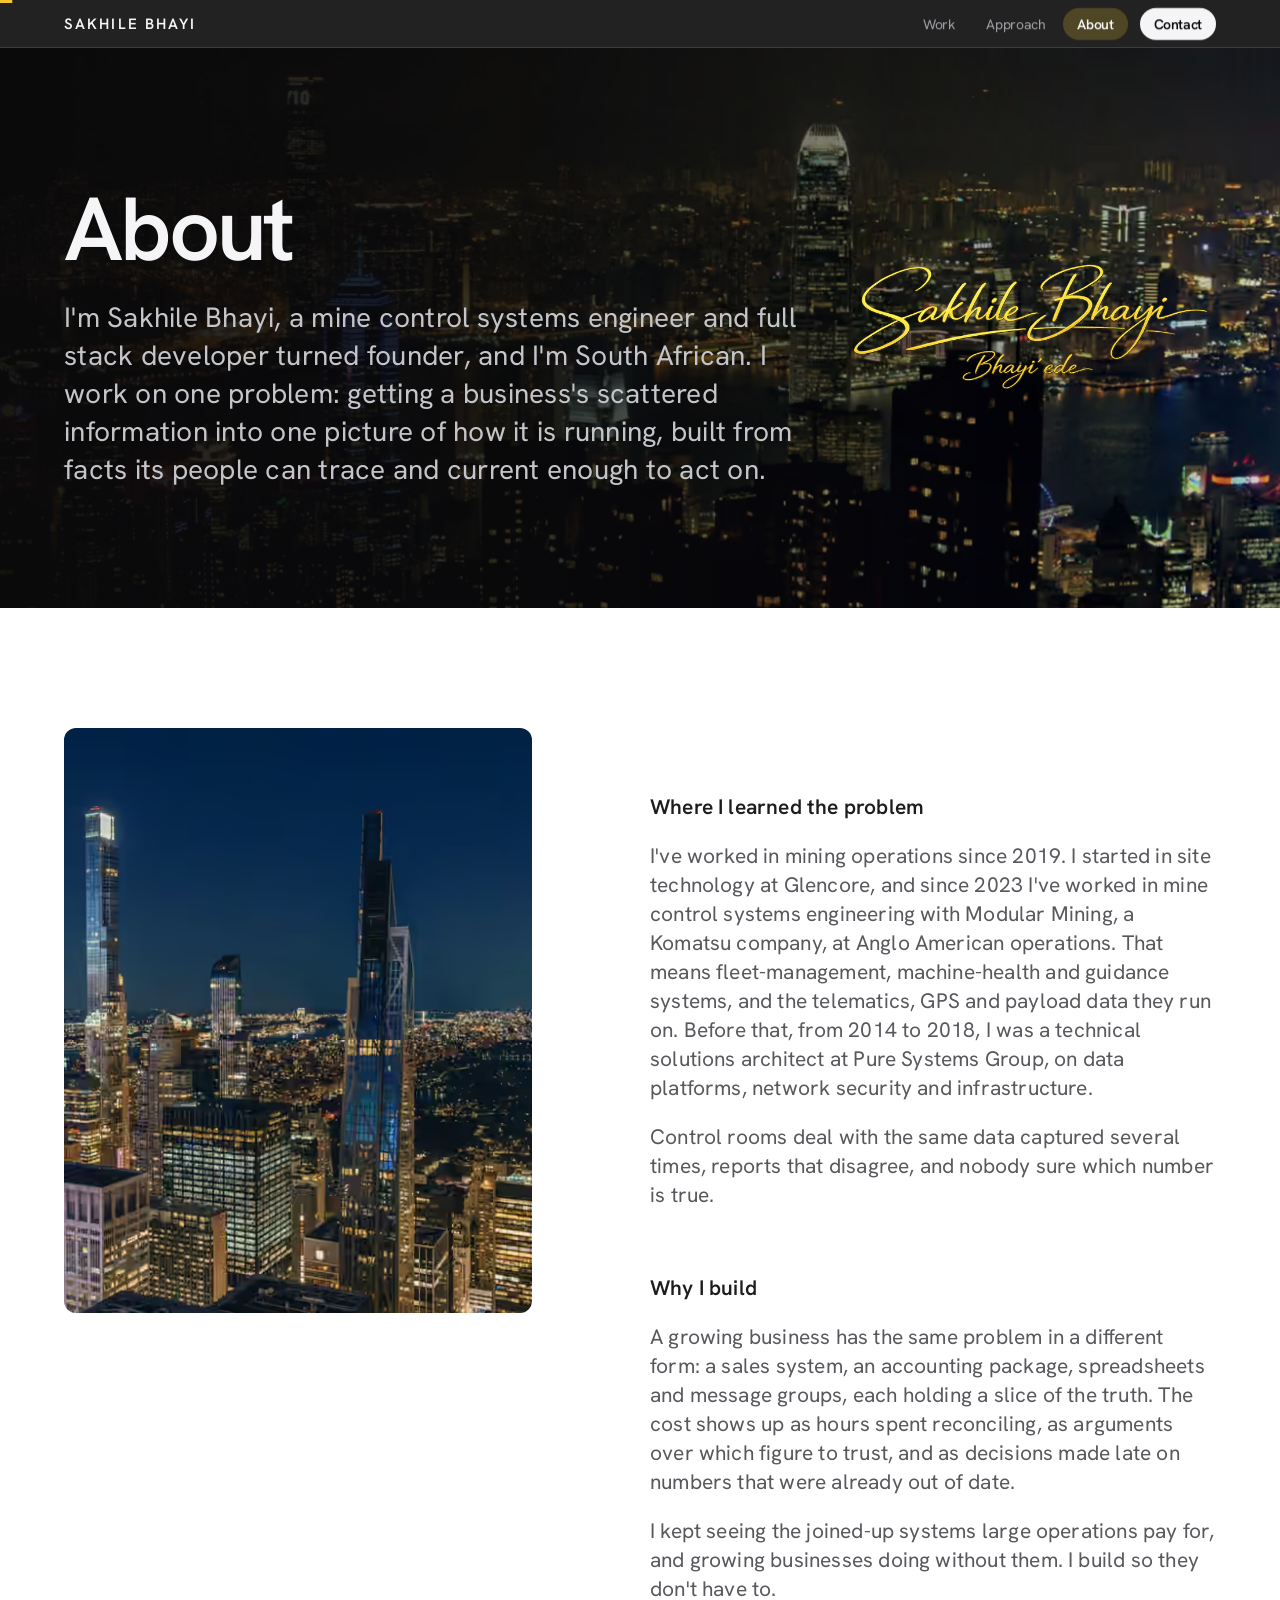
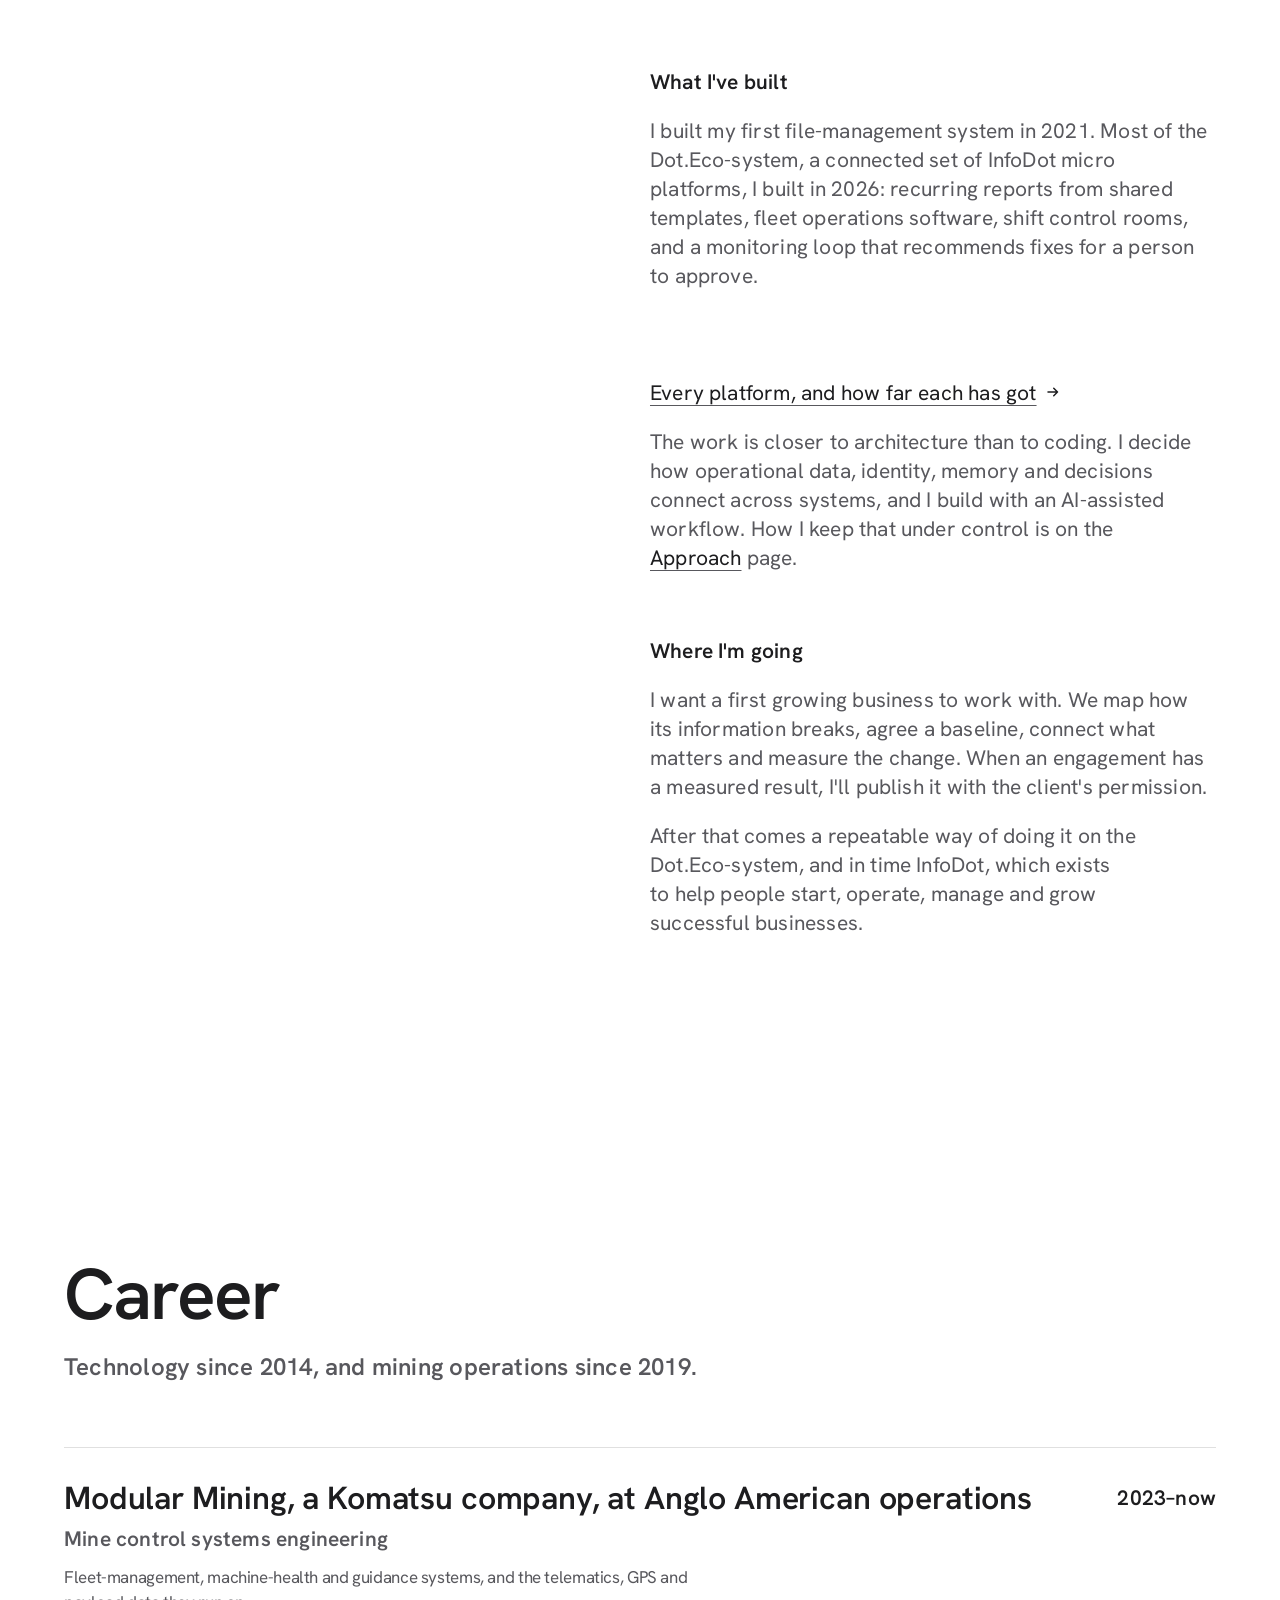
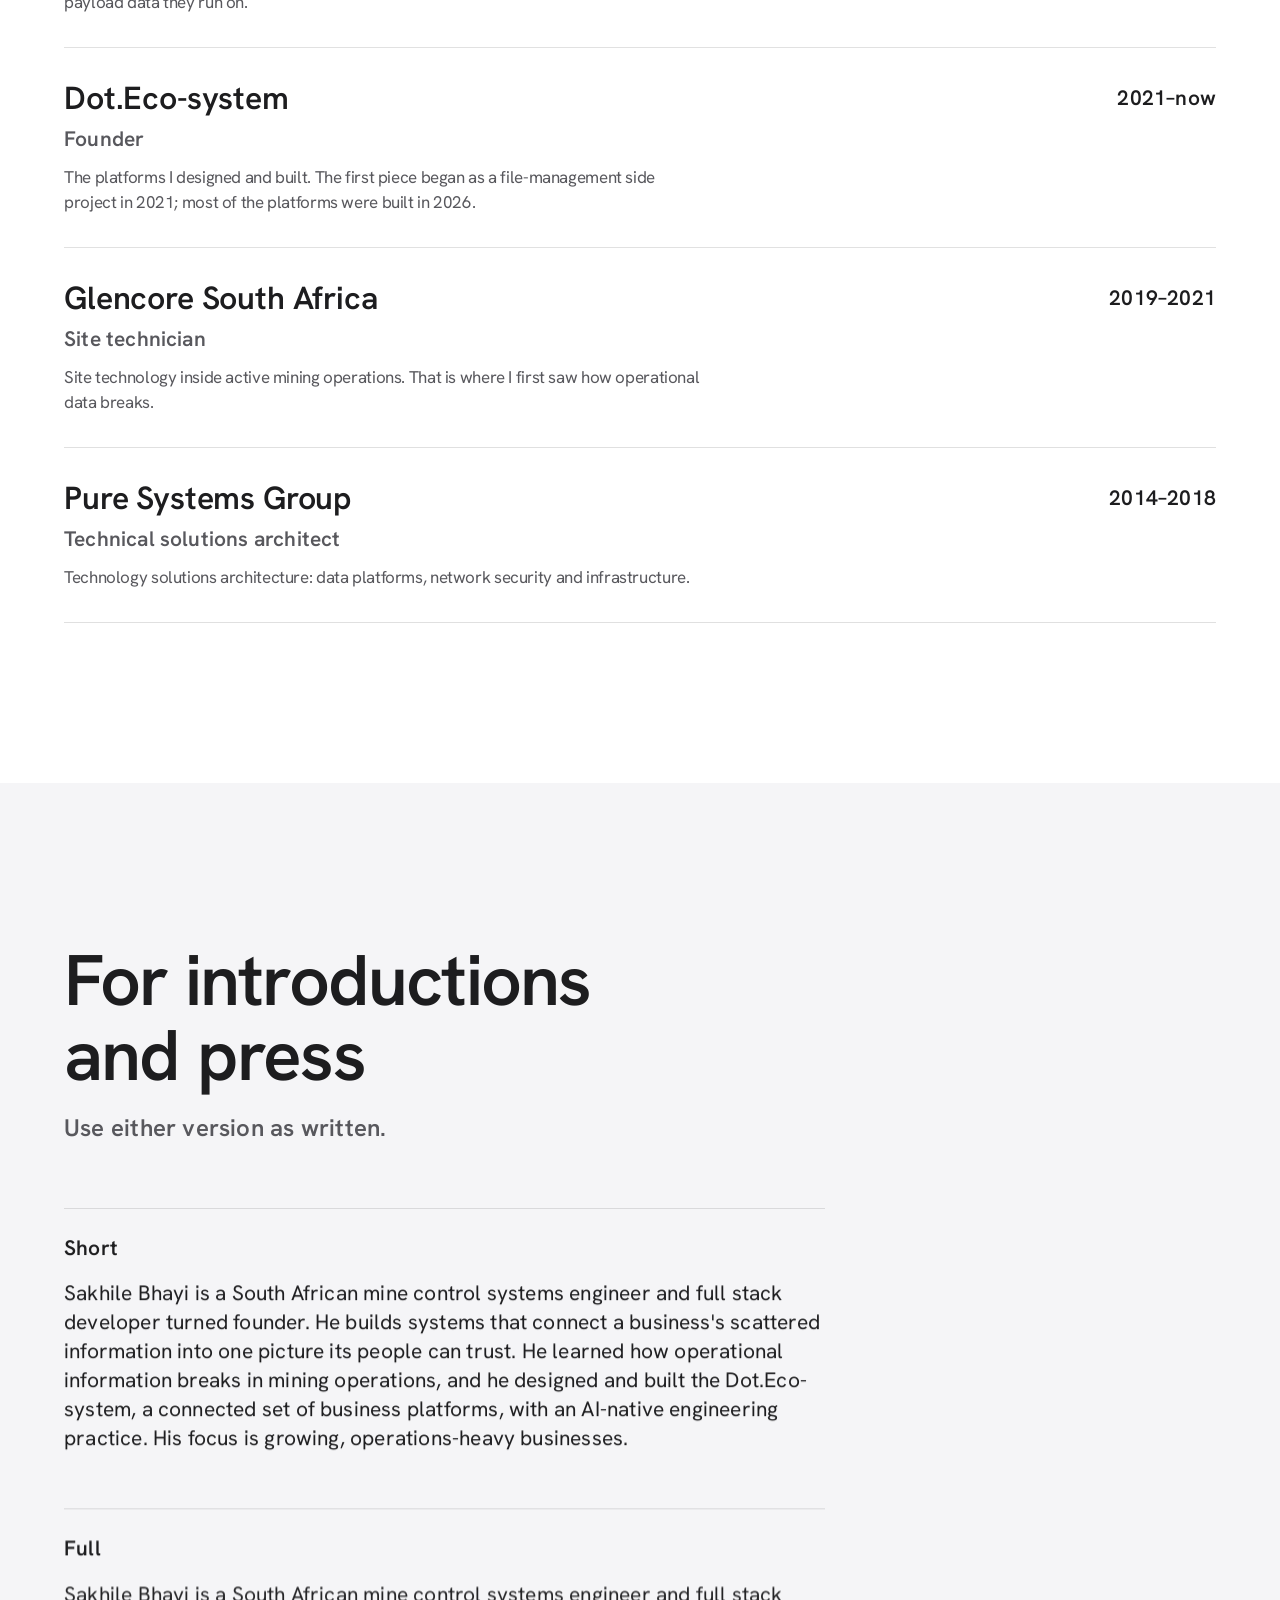
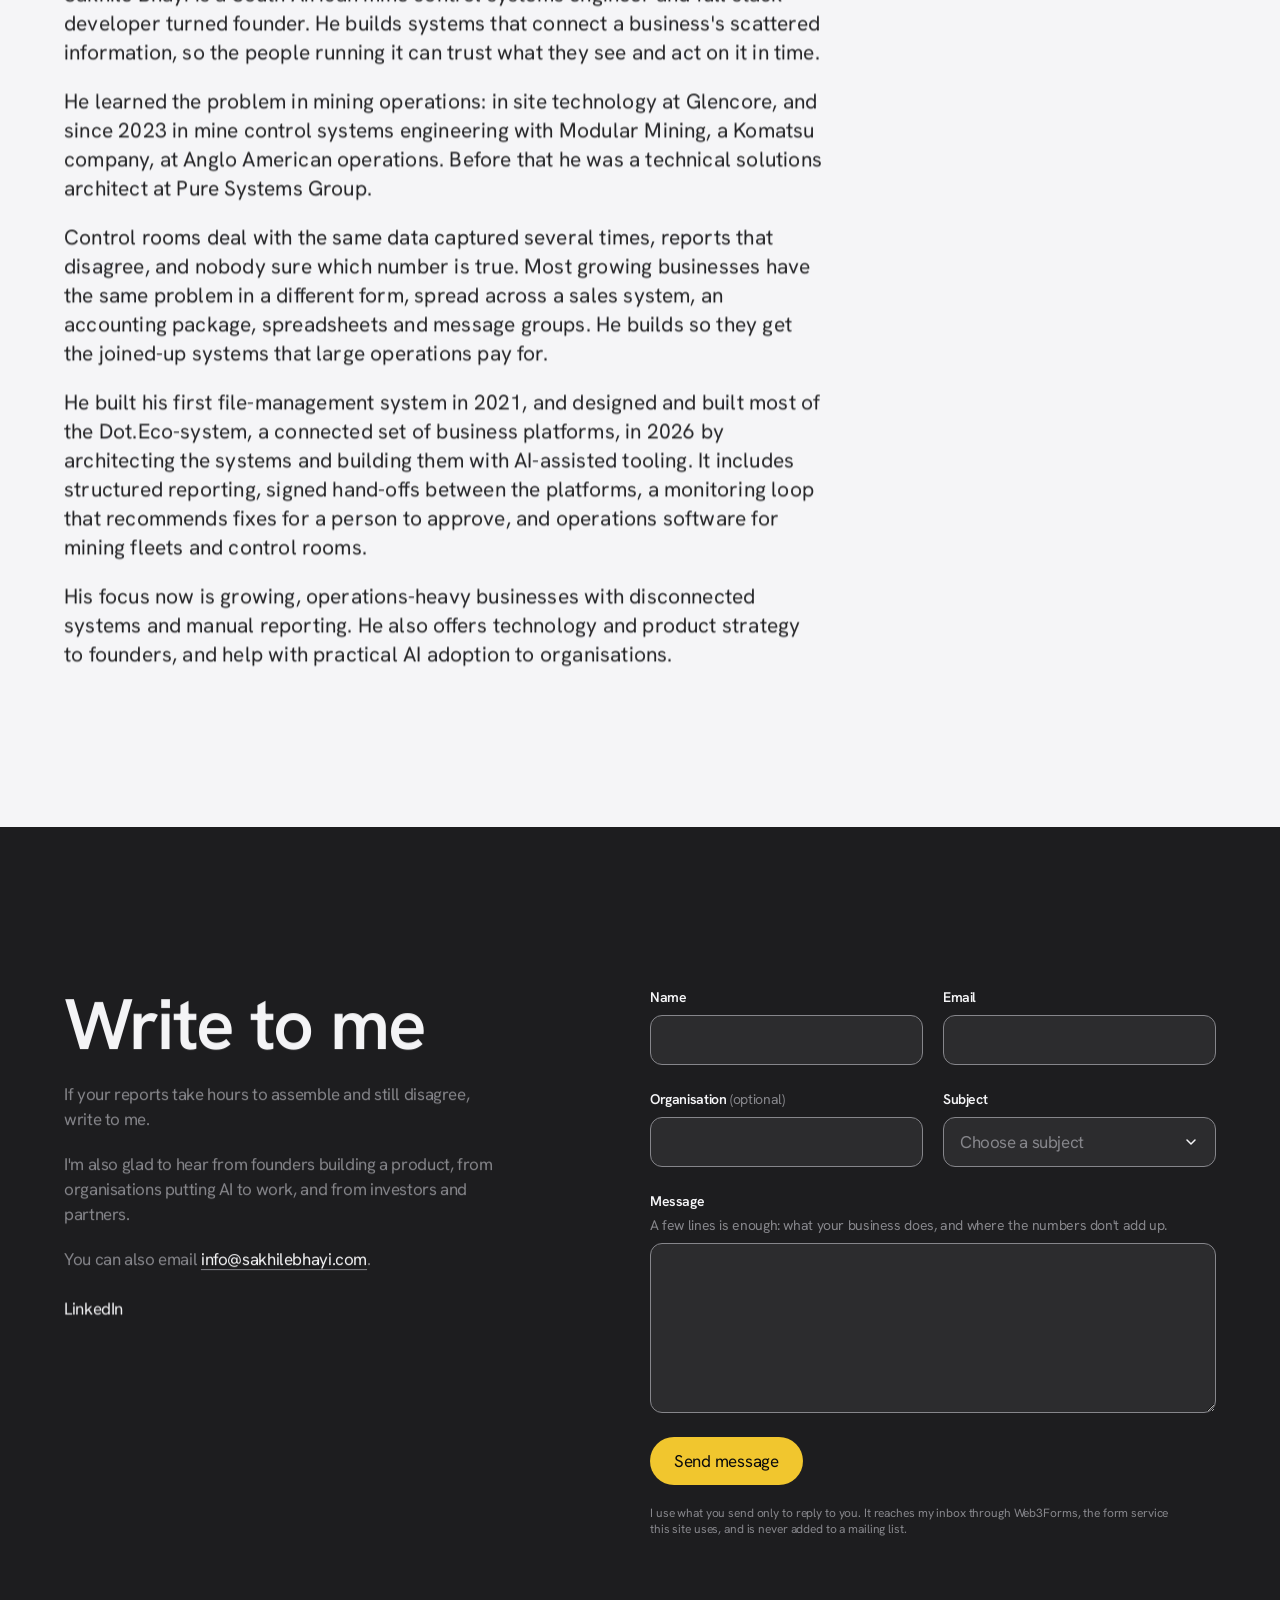
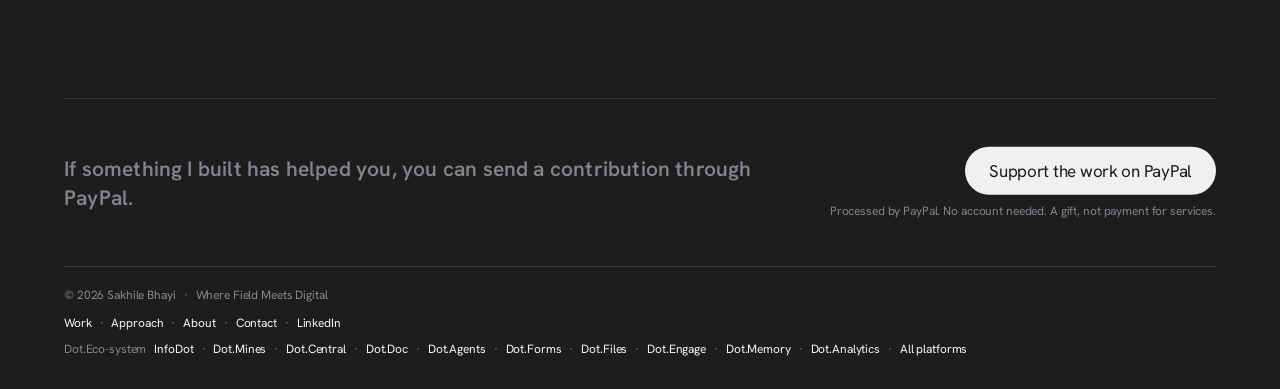
==== commit 312d29e1: "Add a Home tab to the mobile dock, between Approach and About The phone dock now has five tabs: Work" ====
--- a/about/index.html
+++ b/about/index.html
@@ -176,6 +176,7 @@
 <nav class="dock" aria-label="Primary">
   <a href="/work/"><svg class="dock__ic" viewBox="0 0 24 24" fill="none" stroke="currentColor" stroke-width="1.7" stroke-linecap="round" stroke-linejoin="round" aria-hidden="true"><rect x="3.5" y="3.5" width="7" height="7" rx="1.8"/><rect x="13.5" y="3.5" width="7" height="7" rx="1.8"/><rect x="3.5" y="13.5" width="7" height="7" rx="1.8"/><rect x="13.5" y="13.5" width="7" height="7" rx="1.8"/></svg><span>Work</span></a>
   <a href="/approach/"><svg class="dock__ic" viewBox="0 0 24 24" fill="none" stroke="currentColor" stroke-width="1.7" stroke-linecap="round" stroke-linejoin="round" aria-hidden="true"><circle cx="12" cy="12" r="8.5"/><path d="m15.6 8.4-2.1 5.1-5.1 2.1 2.1-5.1z"/></svg><span>Approach</span></a>
+  <a class="dock__home" href="/"><svg class="dock__ic" viewBox="0 0 24 24" fill="none" stroke="currentColor" stroke-width="1.7" stroke-linecap="round" stroke-linejoin="round" aria-hidden="true"><path d="M4 10.8 12 4l8 6.8"/><path d="M6 9.6V19a1 1 0 0 0 1 1h3.4v-5h3.2v5H17a1 1 0 0 0 1-1V9.6"/></svg><span>Home</span></a>
   <a href="/about/" aria-current="page"><svg class="dock__ic" viewBox="0 0 24 24" fill="none" stroke="currentColor" stroke-width="1.7" stroke-linecap="round" stroke-linejoin="round" aria-hidden="true"><circle cx="12" cy="8.5" r="3.6"/><path d="M5 20c.6-3.6 3.5-5.5 7-5.5s6.4 1.9 7 5.5"/></svg><span>About</span></a>
   <a href="/contact/"><svg class="dock__ic" viewBox="0 0 24 24" fill="none" stroke="currentColor" stroke-width="1.7" stroke-linecap="round" stroke-linejoin="round" aria-hidden="true"><rect x="3.5" y="5.5" width="17" height="13" rx="2.5"/><path d="m4.5 8 7.5 5.5L19.5 8"/></svg><span>Contact</span></a>
 </nav>
--- a/site.css
+++ b/site.css
@@ -877,6 +877,8 @@
   .dock a{ pointer-events:auto; font-size:14px; line-height:20px; font-weight:400; color:var(--ink-2); padding:6px 14px; border-radius:999px; }
   .dock a:hover{ color:var(--ink); background:rgba(29,29,31,.07); }
   .dock a[aria-current="page"]{ color:var(--ink); font-weight:600; background:rgba(241,198,46,.28); }
+  /* Home is a phone-only tab: the wide-screen top bar already has the name on the left linking home */
+  .dock a.dock__home{ display:none; }
   .dock a:last-child{ margin-left:8px; color:#fff; background:var(--ink); font-weight:600; }
   .dock a:last-child:hover{ background:#000; }
   .dock a:last-child[aria-current="page"]{ box-shadow:0 0 0 2px var(--bg-2), 0 0 0 4px var(--gold); }
@@ -894,7 +896,7 @@
   .dock{
     left:0; right:0; margin-inline:auto; width:min(calc(100% - 24px), 420px);
     bottom:calc(12px + env(safe-area-inset-bottom, 0px)); height:64px; padding:6px;
-    display:grid; grid-template-columns:repeat(4, 1fr); gap:4px;
+    display:grid; grid-template-columns:repeat(5, 1fr); gap:4px;
     border-radius:26px;
     background:rgba(28,28,31,.92);
     -webkit-backdrop-filter:saturate(180%) blur(22px); backdrop-filter:saturate(180%) blur(22px);
